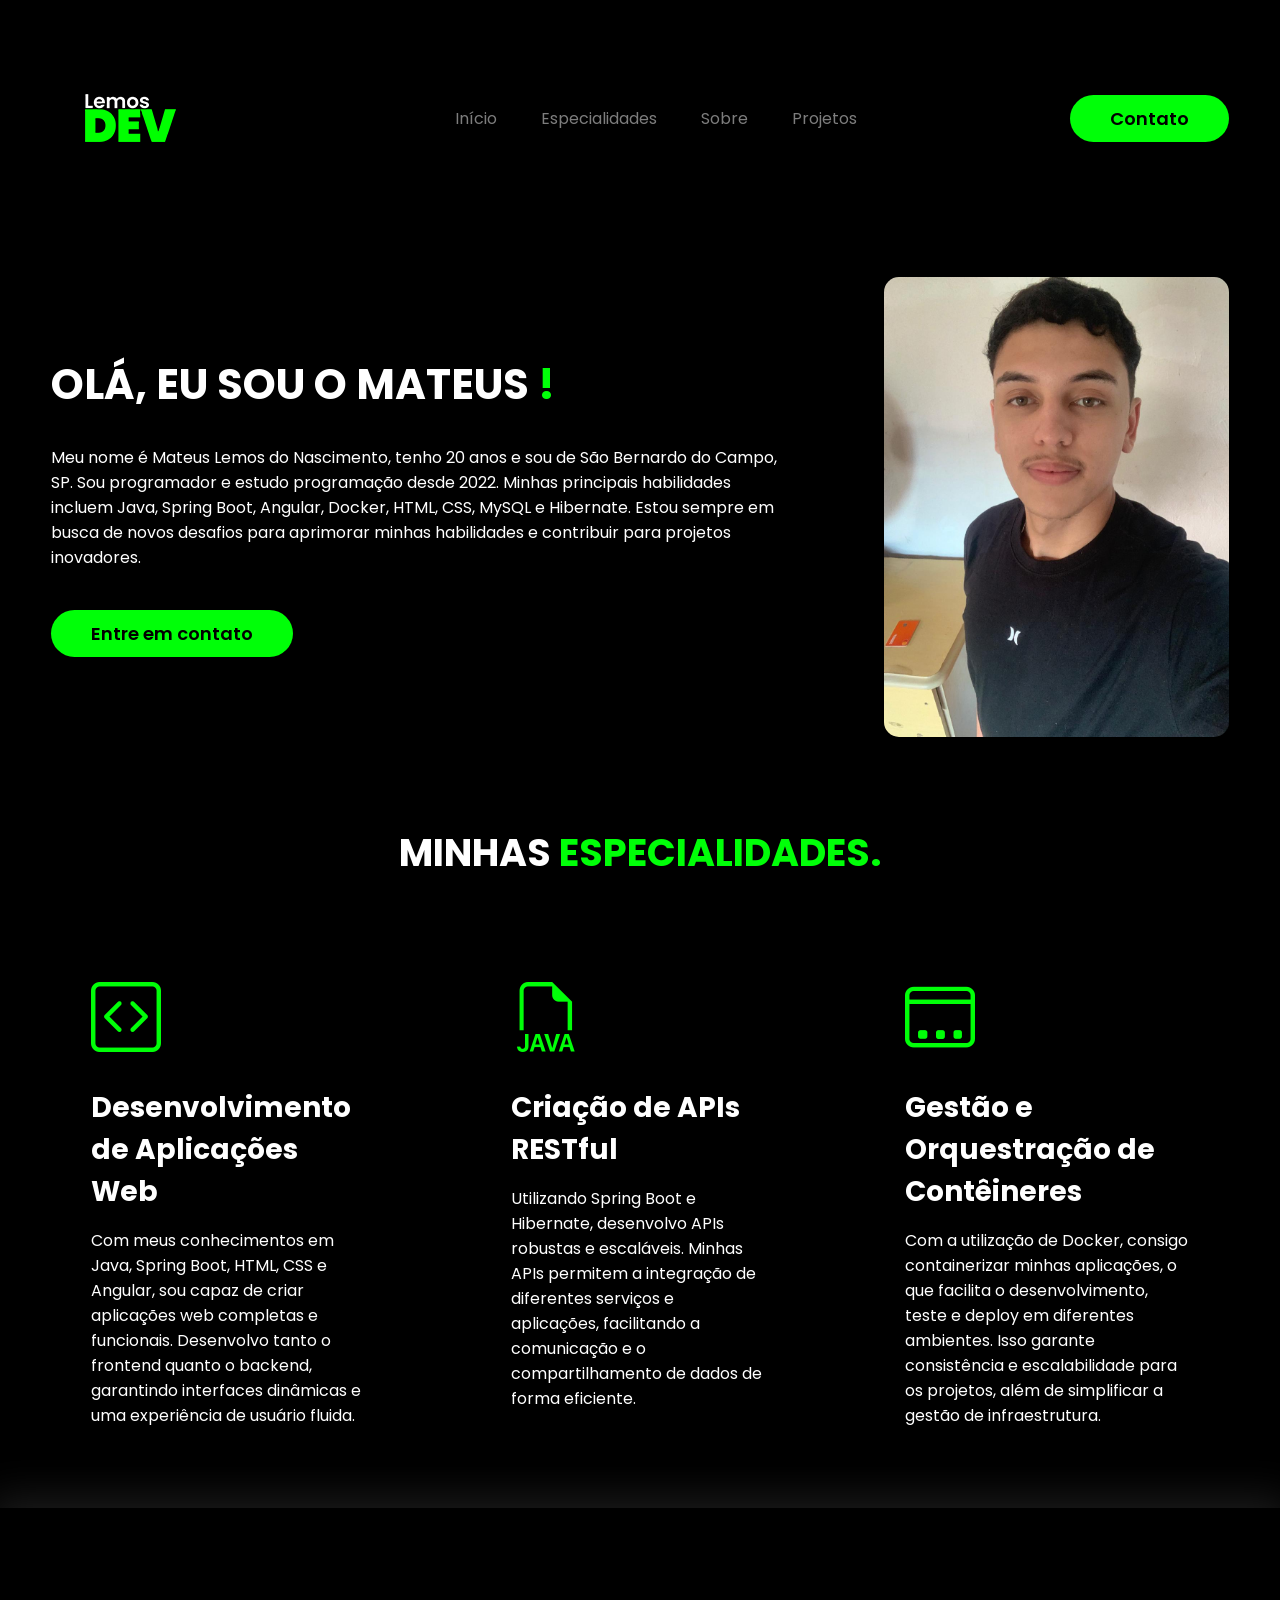
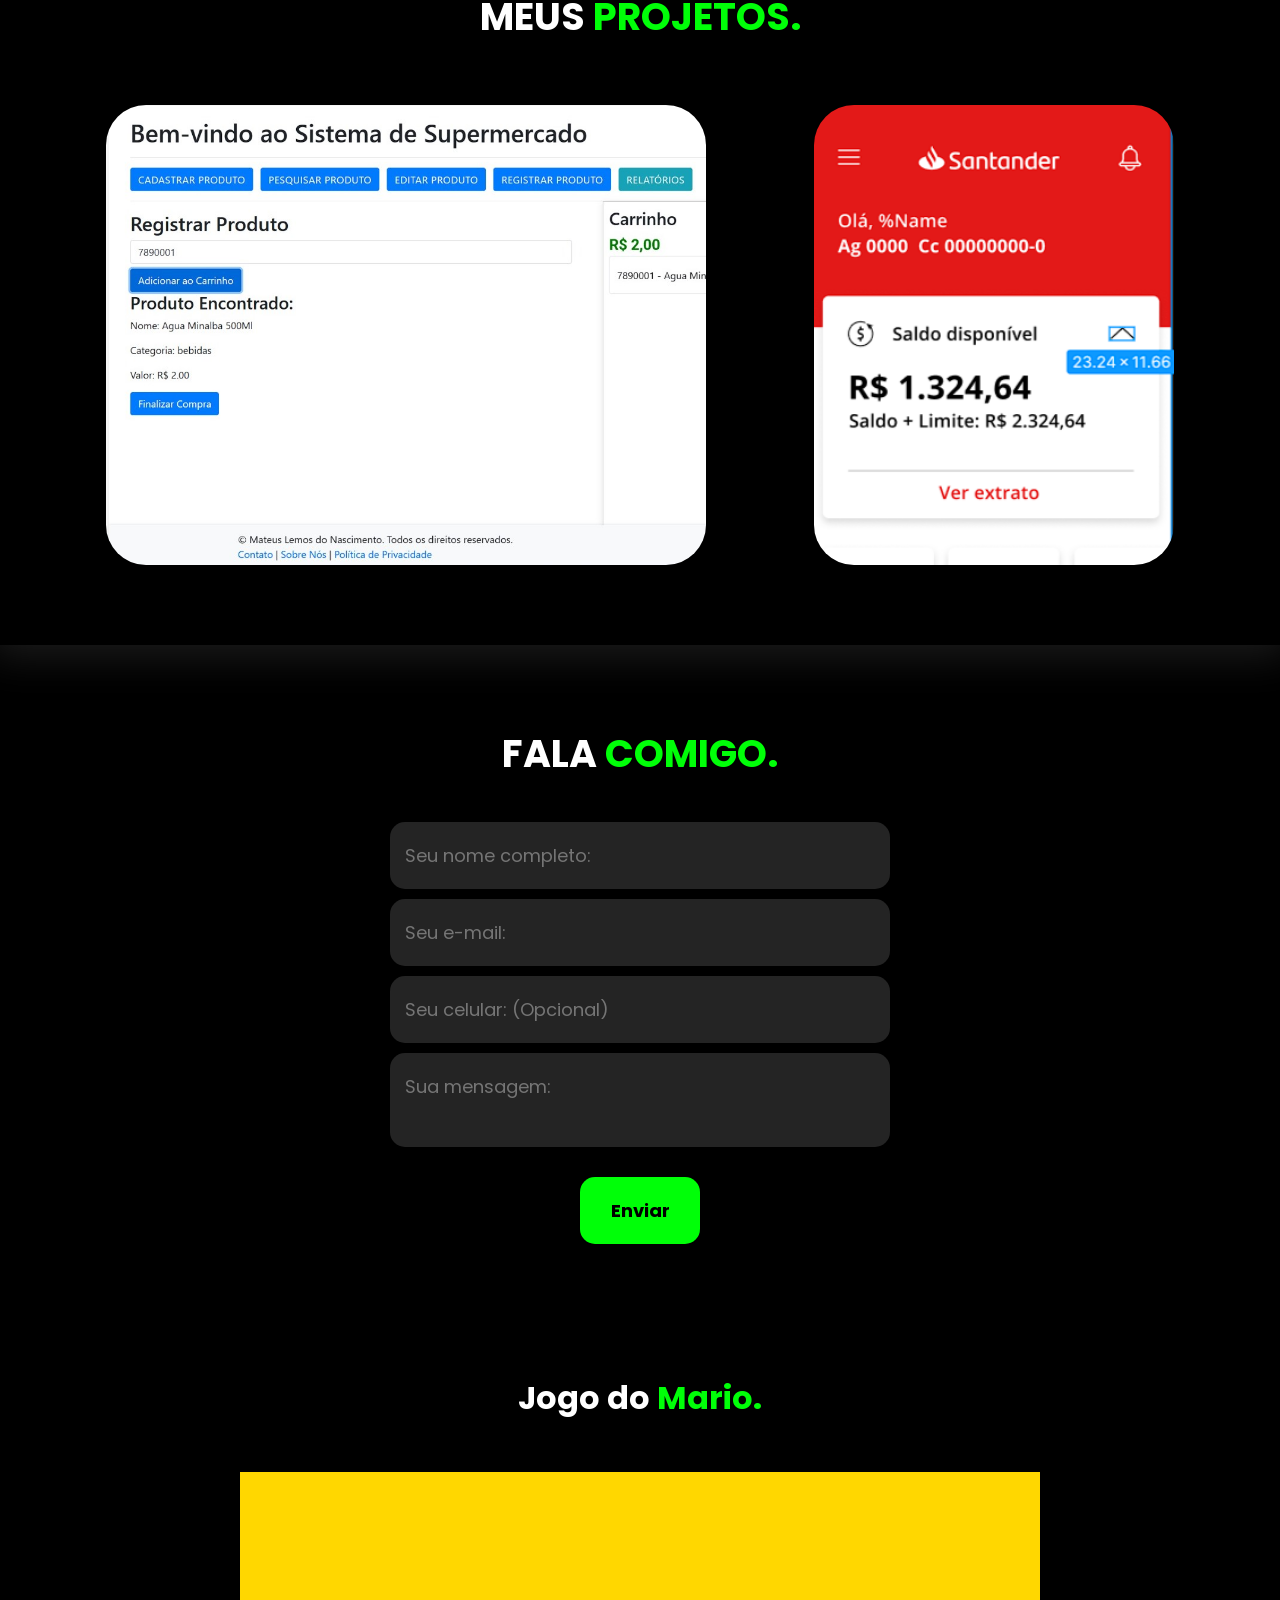
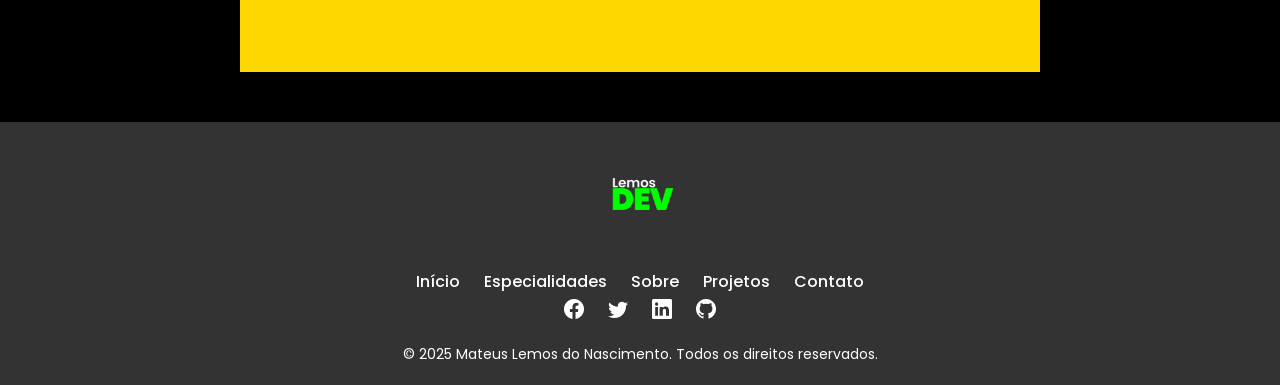
==== index.html @ 5be465fb "primeiro commit" ====
<!DOCTYPE html>
<html lang="pt-br">
<head>
    <meta charset="UTF-8">
    <meta name="viewport" content="width=device-width, initial-scale=1.0">
    <link rel="preconnect" href="https://fonts.googleapis.com">
    <link rel="preconnect" href="https://fonts.gstatic.com" crossorigin>
    <link href="https://fonts.googleapis.com/css2?family=Poppins:ital,wght@0,100;0,200;0,300;0,400;0,500;0,600;0,700;0,800;0,900;1,100;1,200;1,300;1,400;1,500;1,600;1,700;1,800;1,900&display=swap" rel="stylesheet">
    <link rel="stylesheet" href="https://cdn.jsdelivr.net/npm/bootstrap-icons@1.11.3/font/bootstrap-icons.min.css">
    <link rel="stylesheet" href="style.css">
    <title>Olá, Eu sou o Mateus!</title>
</head>
<body>
    
    <header>
        <div class="interface">
            <div class="logo">
                <a href="#">
                    <img src="images/logo.png" alt="Logo">
                </a>
            </div><!-- logo -->

            <nav class="menu-desktop">
                <ul>
                    <li><a href="#">Início</a></li>
                    <li><a href="#">Especialidades</a></li>
                    <li><a href="#">Sobre</a></li>
                    <li><a href="#">Projetos</a></li>
                </ul>
            </nav>
            <div class="btn-contato">
                <a href="#">
                    <button>Contato</button>
                </a>
            </div><!-- btn-contato -->
        </div><!-- interface -->
    </header>

    <main>
        <section class="topo-de-site">
            <div class="interface">
                <div class="flex">
                    <div class="txt-topo-site">
                        <h1>OLÁ, EU SOU O MATEUS <span>!</span></h1>
                        <p>Meu nome é Mateus Lemos do Nascimento, tenho 20 anos e sou de São Bernardo do Campo, SP. Sou programador e estudo programação desde 2022. Minhas principais habilidades incluem Java, Spring Boot, Angular, Docker, HTML, CSS, MySQL e Hibernate. Estou sempre em busca de novos desafios para aprimorar minhas habilidades e contribuir para projetos inovadores.</p>

                        <div class="btn-contato">
                            <a href="#">
                                <button>Entre em contato</button>
                            </a>
                        </div><!-- btn-contato -->
                    </div><!-- txt-topo-site -->

                    <div class="img-topo-site">
                        <img src="images/68ece63d-f7c9-44dc-a054-4467190290a8.jpeg" alt="">
                    </div><!-- img-topo-site -->
                </div><!-- flex -->
            </div><!-- interface -->
        </section><!-- topo-de-site -->

        <section class="especialidades">
            <div class="interface">
                <h2 class="titulo">MINHAS <span>ESPECIALIDADES.</span></h2>
                <div class="flex">
                    <div class="especialidades-box">
                        <i class="bi bi-code-square"></i>
                        <h3>Desenvolvimento de Aplicações Web</h3>
                        <p>Com meus conhecimentos em Java, Spring Boot, HTML, CSS e Angular, sou capaz de criar aplicações web completas e funcionais. Desenvolvo tanto o frontend quanto o backend, garantindo interfaces dinâmicas e uma experiência de usuário fluida.</p>
                    </div><!-- especialidades-box -->
                    
                    <div class="especialidades-box">
                        <i class="bi bi-filetype-java"></i>
                        <h3>Criação de APIs RESTful</h3>
                        <p>Utilizando Spring Boot e Hibernate, desenvolvo APIs robustas e escaláveis. Minhas APIs permitem a integração de diferentes serviços e aplicações, facilitando a comunicação e o compartilhamento de dados de forma eficiente.</p>
                    </div><!-- especialidades-box -->

                    <div class="especialidades-box">
                        <i class="bi bi-window-dock"></i>
                        <h3>Gestão e Orquestração de Contêineres</h3>
                        <p>Com a utilização de Docker, consigo containerizar minhas aplicações, o que facilita o desenvolvimento, teste e deploy em diferentes ambientes. Isso garante consistência e escalabilidade para os projetos, além de simplificar a gestão de infraestrutura.</p>
                    </div><!-- especialidades-box -->
                </div><!-- flex -->
            </div><!-- interface -->
        </section><!-- especialidades -->

        <section class="projetos">
            <div class="interface">
                <h2 class="titulo">MEUS <span>PROJETOS.</span></h2>
                <div class="flex">
                    <div class="img-projeto1" style="background-image: url(images/WhatsApp\ Image\ 2025-02-25\ at\ 00.32.25.jpeg);">
                        <div class="overlay">Aplicação web para gerenciar produtos e transações de um supermercado.</div>
                    </div>
                    <div class="img-projeto2" style="background-image: url(images/Capturar.PNG);">
                        <div class="overlay">Java RESTful API criada para a Santander</div>
                    </div>
                </div><!-- flex -->
            </div><!-- interface -->
        </section><!-- projetos -->

        <section class="formulario">
            <div class="interface">
                <h2 class="titulo">FALA <span>COMIGO.</span></h2>

                <form action="">
                    <input type="text" name="" id="" placeholder="Seu nome completo:" required>
                    <input type="text" name="" id="" placeholder="Seu e-mail:" required>
                    <input type="text" name="" id="" placeholder="Seu celular: (Opcional)">
                    <textarea name="" id="" cols="" placeholder="Sua mensagem:" required></textarea>
                    <div class="btn-enviar"><input type="submit" value="Enviar"></div>
                </form>
            </div><!--interface-->
        </section><!--formulario-->


        <!-- Adicionando o Jogo do Mario -->
        <section id="jogo-do-mario">
            <div class="interface">
                <h2 class="titulo">Jogo do <span>Mario.</span></h2>
                <div class="game-container">
                    <div class="mario"></div>
                    <div class="obstacle"></div>
                </div>
            </div><!-- interface -->
        </section><!-- jogo-do-mario -->
        <footer>
            <div class="interface">
                <div class="footer-content">
                    <div class="footer-logo">
                        <img src="images/logo.png" alt="Logo">
                    </div>
                    <div class="footer-menu">
                        <ul>
                            <li><a href="#">Início</a></li>
                            <li><a href="#">Especialidades</a></li>
                            <li><a href="#">Sobre</a></li>
                            <li><a href="#">Projetos</a></li>
                            <li><a href="#">Contato</a></li>
                        </ul>
                    </div>
                    <div class="footer-social">
                        <a href="#"><i class="bi bi-facebook"></i></a>
                        <a href="#"><i class="bi bi-twitter"></i></a>
                        <a href="#"><i class="bi bi-linkedin"></i></a>
                        <a href="#"><i class="bi bi-github"></i></a>
                    </div>
                </div>
                <div class="footer-bottom">
                    <p>&copy; 2025 Mateus Lemos do Nascimento. Todos os direitos reservados.</p>
                </div>
            </div>
        </footer>
        
    </main>

    <script src="script.js"></script>


    </main>

</body>
</html>
---- style.css ----
/* Estilo Geral */
*{
    margin: 0;
    padding: 0;
    box-sizing: border-box;
    font-family: 'Poppins', sans-serif;
}

body{
    background-color: #000;
    height: 100vh;
}

.interface{
    max-width: 1280px;
    margin: 0 auto;
}

.flex{
    display: flex;
}

.btn-contato button{
    padding: 10px 40px;
    font-size: 18px;
    font-weight: 600;
    background-color: #00FF08;
    border: 0;
    border-radius: 30px;
    cursor: pointer;
}

button:hover, form .btn-enviar input:hover{
    box-shadow: 0px 0px 8px #00ff0868;
    transform: scale(1.05);
    transition: 2s;
}

h2.titulo{
    color: #fff;
    font-size: 38px;
    text-align: center;
}

h2.titulo span{
    color: #00FF08;
}

/* Estilo do cabeçalho */

header{
    padding: 40px 4%;
}

header > .interface {
    display: flex;
    align-items: center;
    justify-content: space-between;
}

header a{
    color: #7d7d7d;
    text-decoration: none;
    display: inline-block;
    transition: .2s;
}

header a:hover{
    color: #fff;
    transform: scale(1.05);    
}

header nav ul{
    list-style-type: none;
}

header nav ul li{
    display: inline-block;
    margin-left: 40px;
}

/* Estilo do Topo */
section.topo-de-site{
    padding: 40px 4%;
}

section.topo-de-site .flex{
    align-items: center;
    justify-content: center;
    gap: 90px;
}

.topo-de-site h1{
    color: #fff;
    font-size: 42px;
    line-height: 40px;
}

.topo-de-site .txt-topo-site h1 span{
    color: #00FF08;
}

.topo-de-site .txt-topo-site p{
    color: #fff;
    margin: 40px 0;
}

.topo-de-site .img-topo-site img{
    height: 460px;
    border-radius: 15px;
    position: relative;
    animation: flutuar 2s ease-in-out infinite alternate;
}

@keyframes flutuar{
    0%{
        top: 0;
    }

    100%{
        top: 30px;
    }
}

/* Estilo das Especialidades*/

section.especialidades{
    padding: 40px 4%;
}

section.especialidades .flex{
    gap: 60px;
}

.especialidades .especialidades-box{
    color: #fff;
    padding: 40px;
    border-radius: 20px;
    margin-top: 45px;
    transition: .2s;
}

.especialidades .especialidades-box:hover{
    transform: scale(1.05);
    box-shadow: 0 0 20px #ffffff5a;
}

.especialidades .especialidades-box i{
    font-size: 70px;
    color: #00FF08;
}
.especialidades .especialidades-box h3{
    font-size: 28px;
    margin: 15px 0;
}

/* Estilo dos projetos*/
section.projetos{
    padding: 80px 4%;
    box-shadow: 0 0 40px 10px #ffffff1d;
}

section.projetos .flex{
    justify-content: space-around;
    margin-top: 60px;
    
}

.img-projeto1{
    width: 600px;
    height: 460px;
    background-size: cover;
    background-position: 100 0;
    transition: 8s;
    cursor: pointer;
    border-radius: 40px;
    position: relative;
}

.img-projeto1:hover{
    background-position: 100% 100%;
}

.img-projeto2{
    width: 360px;
    height: 460px;
    background-size: cover;
    background-position: 100% 0%;
    transition: 8s;
    cursor: pointer;
    border-radius: 40px;
    position: relative;
}

.img-projeto2:hover{
    background-position: 100% 100%;
}

.overlay{
    position: absolute;
    top: 0;
    left: 0;
    width: 100%;
    height: 100%;
    background-color: #000000b8;
    border-radius: 40px;
    display: flex;
    align-items: center;
    justify-content: center;
    font-size: 24px;
    font-weight: 600;
    color: #fff;
    opacity: 0;
    transition: .5s;
}

.overlay:hover{
    opacity: 1;
}

/* Estilo dos formularios*/
section.formulario{
    padding: 80px 4%;
}

form{
    max-width: 500px;
    margin: 0 auto;
    display: flex;
    justify-content: center;
    flex-direction: column;
    gap: 10px;
    margin-top: 40px;
}

form input, form textarea{
    width: 100%;
    background-color: #242424;
    border: 0;
    outline: 0;
    padding: 20px 15px;
    border-radius: 15px;
    color: #fff;
    font-size: 18px;

}

form textarea{
    resize: none;
    max-height: 200px;
}

form .btn-enviar{
    margin-top: 20px;
    text-align: center;
}

form .btn-enviar input{
    width: 120px;
    background-color: #00FF08;
    color: #000;
    font-weight: 700;
    cursor: pointer;
    transition: .2s;
}

#jogo-do-mario {
    text-align: center;
    margin-top: 50px;
}

#jogo-do-mario .titulo {
    font-size: 2em;
    margin-bottom: 20px;
}

.game-container {
    position: relative;
    width: 800px;
    height: 200px;
    background-color: #FFD700;
    overflow: hidden;
    margin: 50px auto; /* Centralizar o jogo */
}

.mario {
    position: absolute;
    bottom: 0;
    width: 50px;
    height: 50px;
    background-image: url('https://i.imgur.com/O9tNKt8.png'); /* URL da imagem do Mario */
    background-size: cover;
}

.obstacle {
    position: absolute;
    bottom: 0;
    left: 800px;
    width: 50px;
    height: 50px;
    background-color: #FF6347;
    animation: moveObstacle 2s infinite linear;
}

@keyframes moveObstacle {
    0% { left: 800px; }
    100% { left: -50px; }
}

.mario.jump {
    animation: jump 0.5s linear;
}

@keyframes jump {
    0% { bottom: 0; }
    50% { bottom: 100px; }
    100% { bottom: 0; }
}


footer {
    background-color: #333;
    color: #fff;
    padding: 20px 0;
    text-align: center;
}

.footer-content {
    display: flex;
    flex-direction: column;
    align-items: center;
}

.footer-logo img {
    width: 100px;
    margin-bottom: 20px;
}

.footer-menu ul {
    list-style: none;
    padding: 0;
}

.footer-menu ul li {
    display: inline;
    margin: 0 10px;
}

.footer-menu ul li a {
    color: #fff;
    text-decoration: none;
    font-weight: 500;
}

.footer-social a {
    color: #fff;
    margin: 0 10px;
    font-size: 20px;
}

.footer-bottom {
    margin-top: 20px;
    font-size: 14px;
}
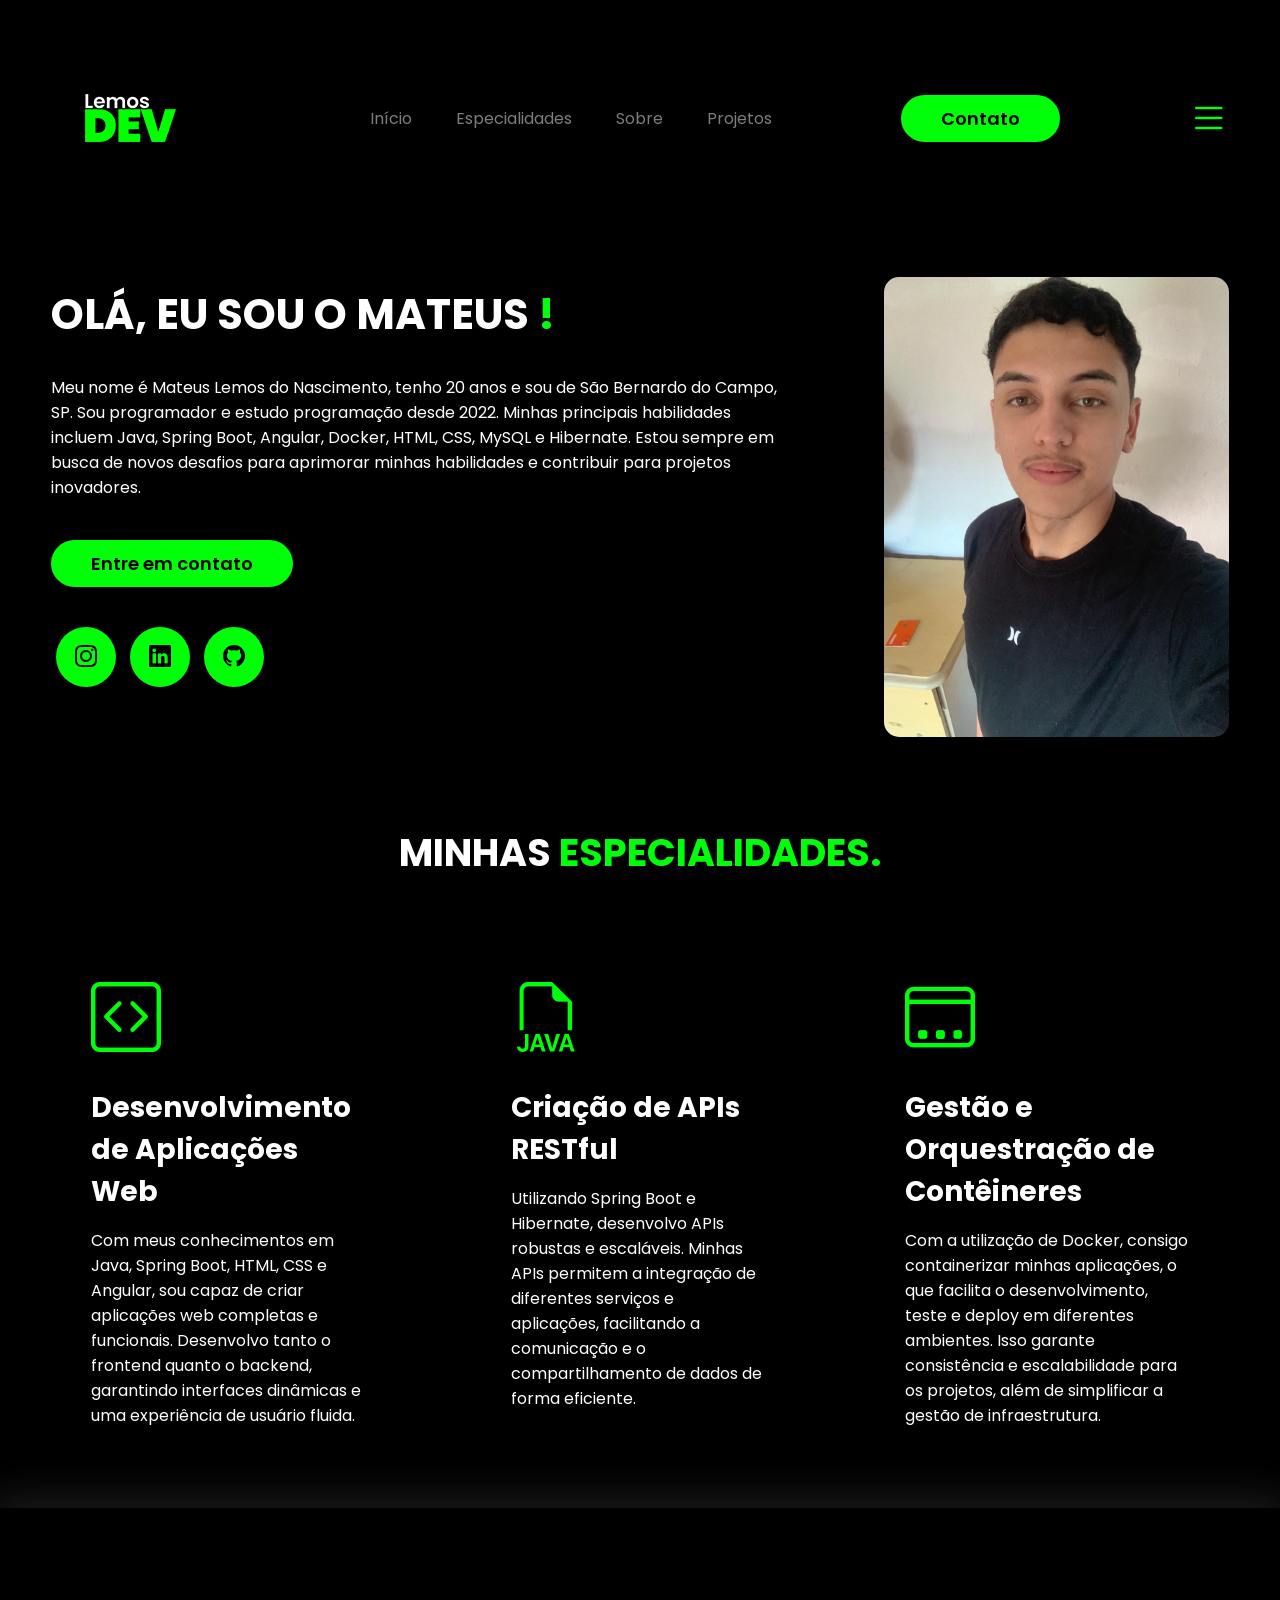
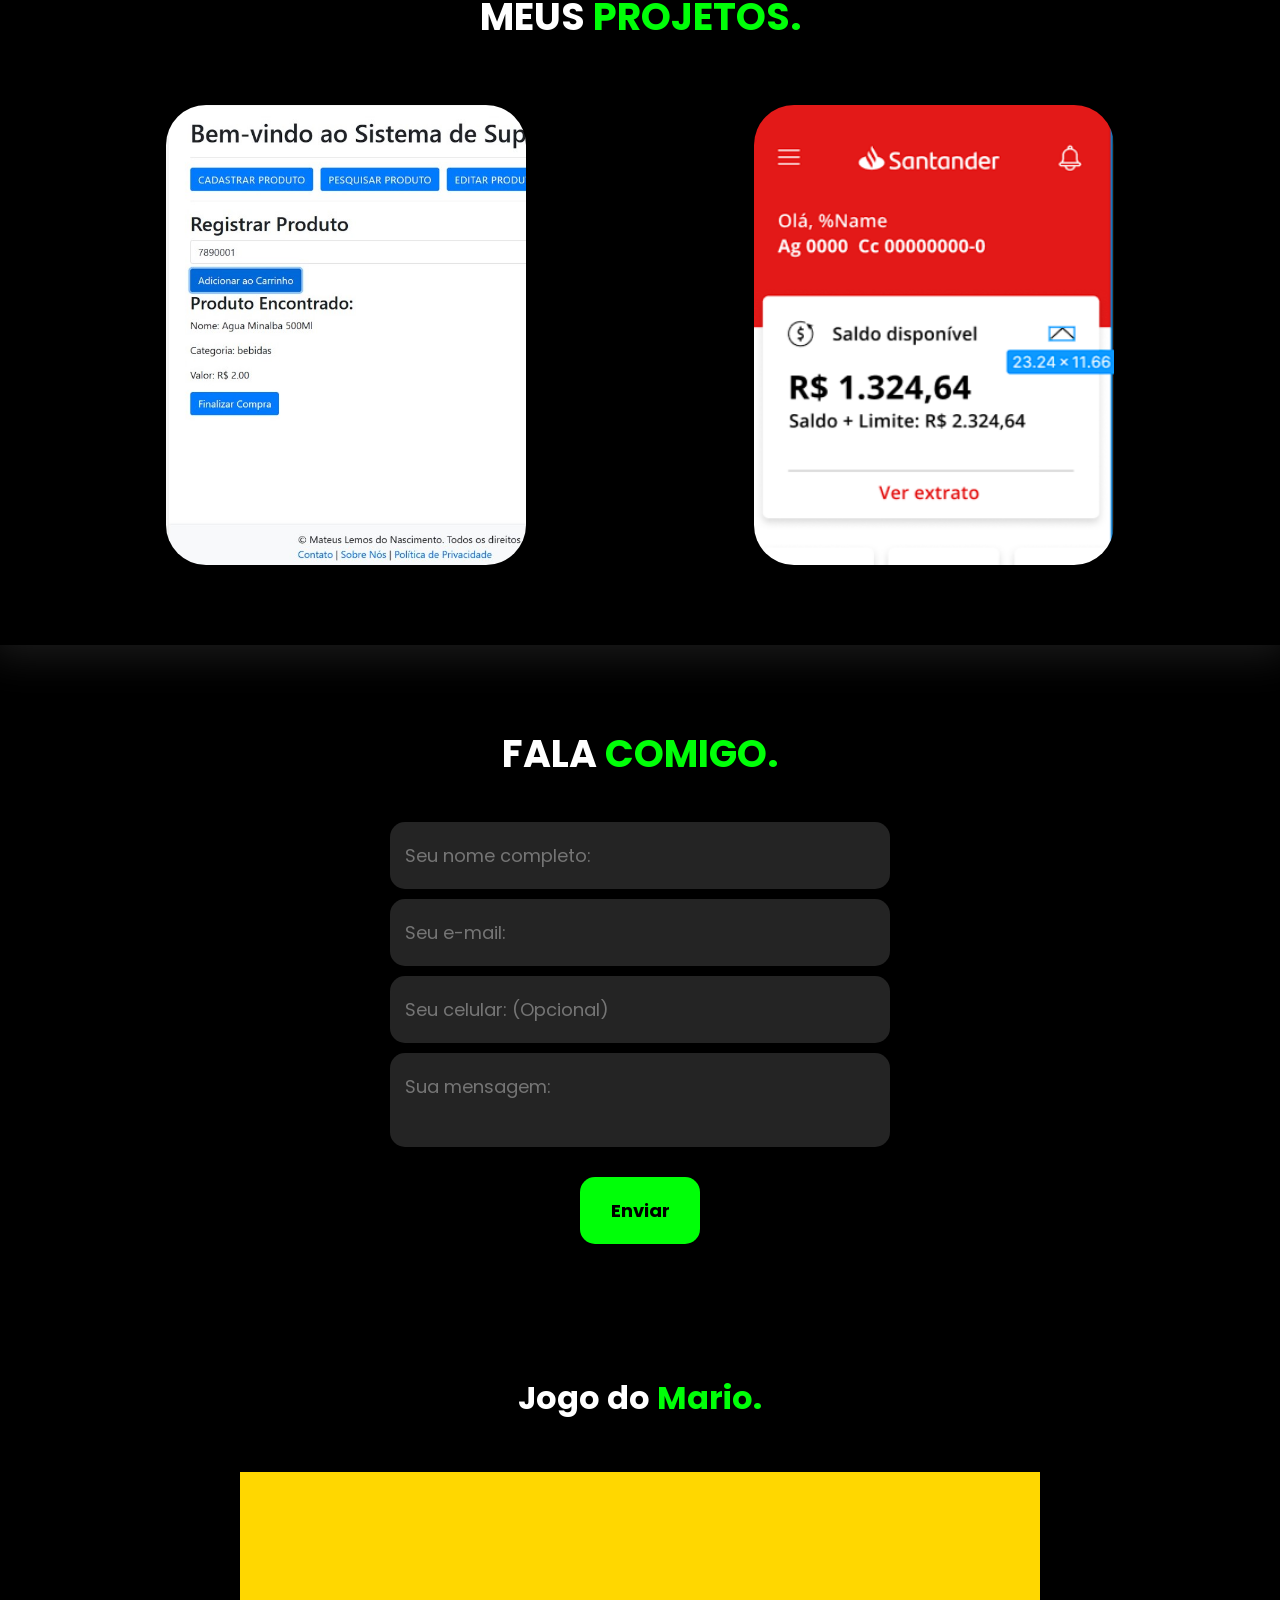
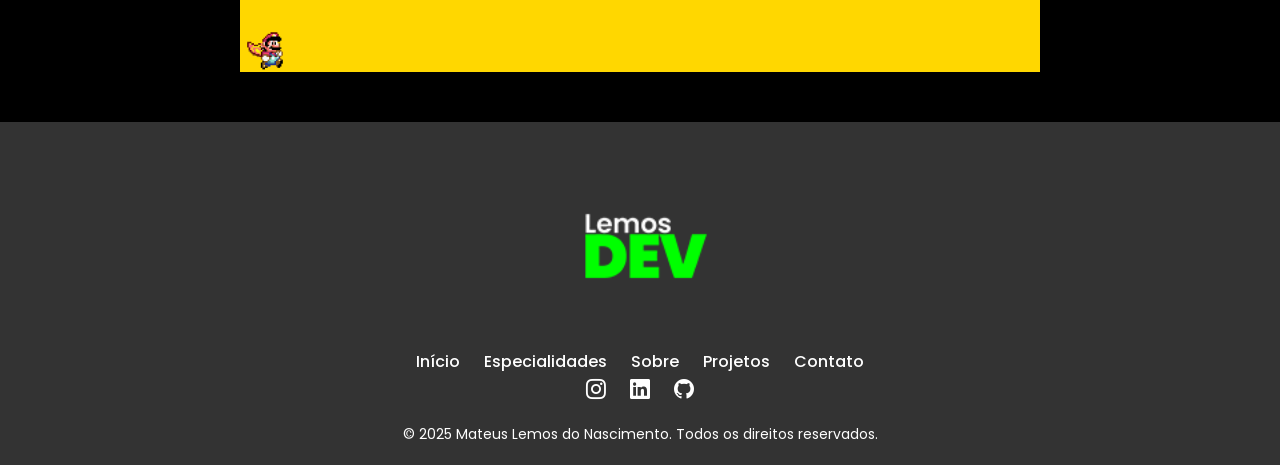
==== commit 3a886004: "atualização para mobile" ====
--- a/index.html
+++ b/index.html
@@ -8,7 +8,9 @@
     <link href="https://fonts.googleapis.com/css2?family=Poppins:ital,wght@0,100;0,200;0,300;0,400;0,500;0,600;0,700;0,800;0,900;1,100;1,200;1,300;1,400;1,500;1,600;1,700;1,800;1,900&display=swap" rel="stylesheet">
     <link rel="stylesheet" href="https://cdn.jsdelivr.net/npm/bootstrap-icons@1.11.3/font/bootstrap-icons.min.css">
     <link rel="stylesheet" href="style.css">
-    <title>Olá, Eu sou o Mateus!</title>
+    <script src="script.js" defer></script>
+
+    <title>Meu Portifólio</title>
 </head>
 <body>
     
@@ -33,6 +35,27 @@
                     <button>Contato</button>
                 </a>
             </div><!-- btn-contato -->
+
+            <div class="btn-abrir-menu" id="btn-menu">
+                <i class="bi bi-list"></i>
+            </div>
+
+            <div class="menu-mobile" id="menu-mobile">
+                <div class="btn-fechar">
+                    <i class="bi bi-x-lg"></i>
+                </div>
+
+                <nav>
+                    <ul>
+                        <li><a href="#">Início</a></li>
+                        <li><a href="#">Especialidades</a></li>
+                        <li><a href="#">Sobre</a></li>
+                        <li><a href="#">Projetos</a></li>
+                        <li><a href="#">Contato</a></li>
+                    </ul>
+                </nav>
+            </div><!--menu-mobile-->
+            <div class="overlay-menu" id="overlay-menu"></div>
         </div><!-- interface -->
     </header>
 
@@ -43,12 +66,19 @@
                     <div class="txt-topo-site">
                         <h1>OLÁ, EU SOU O MATEUS <span>!</span></h1>
                         <p>Meu nome é Mateus Lemos do Nascimento, tenho 20 anos e sou de São Bernardo do Campo, SP. Sou programador e estudo programação desde 2022. Minhas principais habilidades incluem Java, Spring Boot, Angular, Docker, HTML, CSS, MySQL e Hibernate. Estou sempre em busca de novos desafios para aprimorar minhas habilidades e contribuir para projetos inovadores.</p>
-
+                        
                         <div class="btn-contato">
                             <a href="#">
                                 <button>Entre em contato</button>
-                            </a>
+                            </a> 
                         </div><!-- btn-contato -->
+
+                        <div class="btn-social">
+                            <a href="#"><button><i class="bi bi-instagram"></i></button></a>
+                            <a href="#"><button><i class="bi bi-linkedin"></i></button></a>
+                            <a href="#"><button><i class="bi bi-github"></i></button></a>
+                        </div>
+                        
                     </div><!-- txt-topo-site -->
 
                     <div class="img-topo-site">
@@ -87,10 +117,10 @@
             <div class="interface">
                 <h2 class="titulo">MEUS <span>PROJETOS.</span></h2>
                 <div class="flex">
-                    <div class="img-projeto1" style="background-image: url(images/WhatsApp\ Image\ 2025-02-25\ at\ 00.32.25.jpeg);">
+                    <div class="img-projeto" style="background-image: url(images/WhatsApp\ Image\ 2025-02-25\ at\ 00.32.25.jpeg);">
                         <div class="overlay">Aplicação web para gerenciar produtos e transações de um supermercado.</div>
                     </div>
-                    <div class="img-projeto2" style="background-image: url(images/Capturar.PNG);">
+                    <div class="img-projeto" style="background-image: url(images/Capturar.PNG);">
                         <div class="overlay">Java RESTful API criada para a Santander</div>
                     </div>
                 </div><!-- flex -->
@@ -122,6 +152,7 @@
                 </div>
             </div><!-- interface -->
         </section><!-- jogo-do-mario -->
+
         <footer>
             <div class="interface">
                 <div class="footer-content">
@@ -138,8 +169,7 @@
                         </ul>
                     </div>
                     <div class="footer-social">
-                        <a href="#"><i class="bi bi-facebook"></i></a>
-                        <a href="#"><i class="bi bi-twitter"></i></a>
+                        <a href="#"><i class="bi bi-instagram"></i></a>
                         <a href="#"><i class="bi bi-linkedin"></i></a>
                         <a href="#"><i class="bi bi-github"></i></a>
                     </div>
@@ -151,10 +181,6 @@
         </footer>
         
     </main>
-
-    <script src="script.js"></script>
-
-
     </main>
 
 </body>
--- a/style.css
+++ b/style.css
@@ -1,365 +1,495 @@
-
 /* Estilo Geral */
-*{
-    margin: 0;
-    padding: 0;
-    box-sizing: border-box;
-    font-family: 'Poppins', sans-serif;
-}
-
-body{
-    background-color: #000;
-    height: 100vh;
-}
-
-.interface{
-    max-width: 1280px;
+* {
+  margin: 0;
+  padding: 0;
+  box-sizing: border-box;
+  font-family: "Poppins", sans-serif;
+}
+
+body {
+  background-color: #000;
+  height: 100vh;
+}
+
+.interface {
+  max-width: 1280px;
+  margin: 0 auto;
+}
+
+.flex {
+  display: flex;
+}
+
+.btn-contato button {
+  padding: 10px 40px;
+  font-size: 18px;
+  font-weight: 600;
+  background-color: #00ff08;
+  border: 0;
+  border-radius: 30px;
+  cursor: pointer;
+}
+
+button:hover,
+form .btn-enviar input:hover {
+  box-shadow: 0px 0px 8px #00ff0868;
+  transform: scale(1.05);
+  transition: 2s;
+}
+
+h2.titulo {
+  color: #fff;
+  font-size: 38px;
+  text-align: center;
+}
+
+h2.titulo span {
+  color: #00ff08;
+}
+
+/* Estilo do cabeçalho */
+
+header {
+  padding: 40px 4%;
+}
+
+header > .interface {
+  display: flex;
+  align-items: center;
+  justify-content: space-between;
+}
+
+header a {
+  color: #7d7d7d;
+  text-decoration: none;
+  display: inline-block;
+  transition: 0.2s;
+}
+
+header nav.menu-desktop a:hover {
+  color: #fff;
+  transform: scale(1.05);
+}
+
+header nav.menu-desktop ul {
+  list-style-type: none;
+}
+
+header nav.menu-desktop ul li {
+  display: inline-block;
+  margin-left: 40px;
+}
+
+/* Estilo do Menu-Mobile */
+.btn-abrir-menu i{
+  color: #00ff08;
+  font-size: 40px;
+}
+
+.menu-mobile{
+  background-color: #000;
+  height: 100vh;
+  position: fixed;
+  top: 0;
+  right: 0;
+  z-index: 99999;
+  width: 0%;
+  overflow: hidden;
+  transition: .2s;
+}
+
+.menu-mobile.abrir-menu{
+  width: 70%;
+}
+
+.menu-mobile.abrir-menu ~ .overlay-menu{
+  display: block;
+}
+
+.menu-mobile nav ul{
+  text-align: right;
+
+}
+
+.menu-mobile nav ul li a{
+  color: #fff;
+  font-size: 20px;
+  font-weight: 300;
+  padding: 20px 8%;
+  display: block;
+}
+
+.menu-mobile nav ul li a:hover{
+  background-color: #00ff08;
+  color: #000;
+}
+
+.menu-mobile .btn-fechar{
+  padding: 20px 5%;
+}
+
+.menu-mobile .btn-fechar i{
+  color: #00ff08;
+  font-size: 30px;
+}
+
+.overlay-menu{
+  background-color: #000000a7;
+  width: 100%;
+  height: 100%;
+  position: fixed;
+  top: 0;
+  left: 0;
+  z-index: 88888;
+  display: none;
+}
+
+/* Estilo do Topo */
+section.topo-de-site {
+  padding: 40px 4%;
+}
+
+section.topo-de-site .flex {
+  align-items: center;
+  justify-content: center;
+  gap: 90px;
+}
+
+.topo-de-site h1 {
+  color: #fff;
+  font-size: 42px;
+  line-height: 40px;
+}
+
+.topo-de-site .txt-topo-site h1 span {
+  color: #00ff08;
+}
+
+.topo-de-site .txt-topo-site p {
+  color: #fff;
+  margin: 40px 0;
+}
+
+.topo-de-site .img-topo-site img {
+  height: 460px;
+  border-radius: 15px;
+  position: relative;
+  animation: flutuar 2s ease-in-out infinite alternate;
+}
+
+@keyframes flutuar {
+  0% {
+    top: 0;
+  }
+
+  100% {
+    top: 30px;
+  }
+}
+
+.topo-de-site .txt-topo-site .btn-social {
+  padding: 40px 0%;
+}
+.topo-de-site .txt-topo-site .btn-social button {
+  width: 60px;
+  height: 60px;
+  border-radius: 50%;
+  border: none;
+  background-color: #00ff08;
+  font-size: 22px;
+  cursor: pointer;
+  margin: 0 5px;
+  transition: 0.2s;
+}
+
+/* Estilo das Especialidades*/
+
+section.especialidades {
+  padding: 40px 4%;
+}
+
+section.especialidades .flex {
+  gap: 60px;
+}
+
+.especialidades .especialidades-box {
+  color: #fff;
+  padding: 40px;
+  border-radius: 20px;
+  margin-top: 45px;
+  transition: 0.2s;
+}
+
+.especialidades .especialidades-box:hover {
+  transform: scale(1.05);
+  box-shadow: 0 0 20px #ffffff5a;
+}
+
+.especialidades .especialidades-box i {
+  font-size: 70px;
+  color: #00ff08;
+}
+.especialidades .especialidades-box h3 {
+  font-size: 28px;
+  margin: 15px 0;
+}
+
+/* Estilo dos projetos*/
+section.projetos {
+  padding: 80px 4%;
+  box-shadow: 0 0 40px 10px #ffffff1d;
+}
+
+section.projetos .flex {
+  justify-content: space-around;
+  margin-top: 60px;
+}
+
+.img-projeto {
+  width: 360px;
+  height: 460px;
+  background-size: cover;
+  background-position: 100 0;
+  transition: 8s;
+  cursor: pointer;
+  border-radius: 40px;
+  position: relative;
+}
+
+.img-projeto:hover {
+  background-position: 100% 100%;
+}
+
+.overlay {
+  position: absolute;
+  top: 0;
+  left: 0;
+  width: 100%;
+  height: 100%;
+  background-color: #000000b8;
+  border-radius: 40px;
+  display: flex;
+  align-items: center;
+  justify-content: center;
+  font-size: 24px;
+  font-weight: 600;
+  color: #fff;
+  opacity: 0;
+  transition: 0.5s;
+}
+
+.overlay:hover {
+  opacity: 1;
+}
+
+/* Estilo dos formularios*/
+section.formulario {
+  padding: 80px 4%;
+}
+
+form {
+  max-width: 500px;
+  margin: 0 auto;
+  display: flex;
+  justify-content: center;
+  flex-direction: column;
+  gap: 10px;
+  margin-top: 40px;
+}
+
+form input,
+form textarea {
+  width: 100%;
+  background-color: #242424;
+  border: 0;
+  outline: 0;
+  padding: 20px 15px;
+  border-radius: 15px;
+  color: #fff;
+  font-size: 18px;
+}
+
+form textarea {
+  resize: none;
+  max-height: 200px;
+}
+
+form .btn-enviar {
+  margin-top: 20px;
+  text-align: center;
+}
+
+form .btn-enviar input {
+  width: 120px;
+  background-color: #00ff08;
+  color: #000;
+  font-weight: 700;
+  cursor: pointer;
+  transition: 0.2s;
+}
+
+#jogo-do-mario {
+  text-align: center;
+  margin-top: 50px;
+}
+
+#jogo-do-mario .titulo {
+  font-size: 2em;
+  margin-bottom: 20px;
+}
+
+.game-container {
+  position: relative;
+  width: 800px;
+  height: 200px;
+  background-color: #ffd700;
+  overflow: hidden;
+  margin: 50px auto; /* Centralizar o jogo */
+}
+
+.mario {
+  position: absolute;
+  bottom: 0;
+  width: 50px;
+  height: 50px;
+  background-image: url("images/mario.gif"); /* URL da imagem do Mario */
+  background-size: cover;
+}
+
+.obstacle {
+  position: absolute;
+  bottom: 0;
+  left: 800px;
+  width: 50px;
+  height: 50px;
+  background-image: url(images/pipe.png);
+  animation: moveObstacle 2s infinite linear;
+}
+
+@keyframes moveObstacle {
+  0% {
+    left: 800px;
+  }
+  100% {
+    left: -50px;
+  }
+}
+
+.mario.jump {
+  animation: jump 0.5s linear;
+}
+
+@keyframes jump {
+  0% {
+    bottom: 0;
+  }
+  50% {
+    bottom: 100px;
+  }
+  100% {
+    bottom: 0;
+  }
+}
+
+footer {
+  background-color: #333;
+  color: #fff;
+  padding: 20px 0;
+  text-align: center;
+}
+
+.footer-content {
+  display: flex;
+  flex-direction: column;
+  align-items: center;
+}
+
+.footer-logo img {
+  width: 200px;
+  margin-bottom: 0px;
+}
+
+.footer-menu ul {
+  list-style: none;
+  padding: 0;
+}
+
+.footer-menu ul li {
+  display: inline;
+  margin: 0 10px;
+}
+
+.footer-menu ul li a {
+  color: #fff;
+  text-decoration: none;
+  font-weight: 500;
+}
+
+.footer-social a {
+  color: #fff;
+  margin: 0 10px;
+  font-size: 20px;
+}
+
+.footer-bottom {
+  margin-top: 20px;
+  font-size: 14px;
+}
+
+@media screen and (max-width: 1020px) {
+  .menu-desktop,
+  .btn-contato {
+    display: none;
+  }
+
+  /* Classes gerais */
+  .flex {
+    flex-direction: column;
+  }
+
+  .topo-de-site .flex {
+    flex-direction: column-reverse;
+  }
+
+  h2.titulo {
+    font-size: 34px;
+    line-height: 30px;
+  }
+  
+
+  /* Topo do site */
+  section.topo-de-site .flex {
+    gap: 40px;
+  }
+
+  .topo-de-site h1 {
+    font-size: 30px;
+  }
+
+  section.topo-de-site {
+    padding: 20px 8%;
+  }
+
+  .topo-de-site .img-topo-site img {
+    width: 100%;
+  }
+
+  /* Especialidade */
+  section.especialidade {
+    padding: 40px 8%;
+  }
+
+  /* Projeto */
+
+  .img-projeto{
+    width: 100%;
+    max-width: 360px;
     margin: 0 auto;
-}
-
-.flex{
-    display: flex;
-}
-
-.btn-contato button{
-    padding: 10px 40px;
-    font-size: 18px;
-    font-weight: 600;
-    background-color: #00FF08;
-    border: 0;
-    border-radius: 30px;
-    cursor: pointer;
-}
-
-button:hover, form .btn-enviar input:hover{
-    box-shadow: 0px 0px 8px #00ff0868;
-    transform: scale(1.05);
-    transition: 2s;
-}
-
-h2.titulo{
-    color: #fff;
-    font-size: 38px;
-    text-align: center;
-}
-
-h2.titulo span{
-    color: #00FF08;
-}
-
-/* Estilo do cabeçalho */
-
-header{
-    padding: 40px 4%;
-}
-
-header > .interface {
-    display: flex;
-    align-items: center;
-    justify-content: space-between;
-}
-
-header a{
-    color: #7d7d7d;
-    text-decoration: none;
-    display: inline-block;
-    transition: .2s;
-}
-
-header a:hover{
-    color: #fff;
-    transform: scale(1.05);    
-}
-
-header nav ul{
-    list-style-type: none;
-}
-
-header nav ul li{
-    display: inline-block;
-    margin-left: 40px;
-}
-
-/* Estilo do Topo */
-section.topo-de-site{
-    padding: 40px 4%;
-}
-
-section.topo-de-site .flex{
-    align-items: center;
-    justify-content: center;
-    gap: 90px;
-}
-
-.topo-de-site h1{
-    color: #fff;
-    font-size: 42px;
-    line-height: 40px;
-}
-
-.topo-de-site .txt-topo-site h1 span{
-    color: #00FF08;
-}
-
-.topo-de-site .txt-topo-site p{
-    color: #fff;
-    margin: 40px 0;
-}
-
-.topo-de-site .img-topo-site img{
-    height: 460px;
-    border-radius: 15px;
-    position: relative;
-    animation: flutuar 2s ease-in-out infinite alternate;
-}
-
-@keyframes flutuar{
-    0%{
-        top: 0;
-    }
-
-    100%{
-        top: 30px;
-    }
-}
-
-/* Estilo das Especialidades*/
-
-section.especialidades{
-    padding: 40px 4%;
-}
-
-section.especialidades .flex{
+  }
+
+  section.projetos .flex{
     gap: 60px;
-}
-
-.especialidades .especialidades-box{
-    color: #fff;
-    padding: 40px;
-    border-radius: 20px;
-    margin-top: 45px;
-    transition: .2s;
-}
-
-.especialidades .especialidades-box:hover{
-    transform: scale(1.05);
-    box-shadow: 0 0 20px #ffffff5a;
-}
-
-.especialidades .especialidades-box i{
-    font-size: 70px;
-    color: #00FF08;
-}
-.especialidades .especialidades-box h3{
-    font-size: 28px;
-    margin: 15px 0;
-}
-
-/* Estilo dos projetos*/
-section.projetos{
-    padding: 80px 4%;
-    box-shadow: 0 0 40px 10px #ffffff1d;
-}
-
-section.projetos .flex{
-    justify-content: space-around;
-    margin-top: 60px;
-    
-}
-
-.img-projeto1{
-    width: 600px;
-    height: 460px;
-    background-size: cover;
-    background-position: 100 0;
-    transition: 8s;
-    cursor: pointer;
-    border-radius: 40px;
-    position: relative;
-}
-
-.img-projeto1:hover{
-    background-position: 100% 100%;
-}
-
-.img-projeto2{
-    width: 360px;
-    height: 460px;
-    background-size: cover;
-    background-position: 100% 0%;
-    transition: 8s;
-    cursor: pointer;
-    border-radius: 40px;
-    position: relative;
-}
-
-.img-projeto2:hover{
-    background-position: 100% 100%;
-}
-
-.overlay{
-    position: absolute;
-    top: 0;
-    left: 0;
-    width: 100%;
-    height: 100%;
-    background-color: #000000b8;
-    border-radius: 40px;
-    display: flex;
-    align-items: center;
-    justify-content: center;
-    font-size: 24px;
-    font-weight: 600;
-    color: #fff;
-    opacity: 0;
-    transition: .5s;
-}
-
-.overlay:hover{
-    opacity: 1;
-}
-
-/* Estilo dos formularios*/
-section.formulario{
-    padding: 80px 4%;
-}
-
-form{
-    max-width: 500px;
-    margin: 0 auto;
-    display: flex;
-    justify-content: center;
-    flex-direction: column;
-    gap: 10px;
-    margin-top: 40px;
-}
-
-form input, form textarea{
-    width: 100%;
-    background-color: #242424;
-    border: 0;
-    outline: 0;
-    padding: 20px 15px;
-    border-radius: 15px;
-    color: #fff;
-    font-size: 18px;
-
-}
-
-form textarea{
-    resize: none;
-    max-height: 200px;
-}
-
-form .btn-enviar{
-    margin-top: 20px;
-    text-align: center;
-}
-
-form .btn-enviar input{
-    width: 120px;
-    background-color: #00FF08;
-    color: #000;
-    font-weight: 700;
-    cursor: pointer;
-    transition: .2s;
-}
-
-#jogo-do-mario {
-    text-align: center;
-    margin-top: 50px;
-}
-
-#jogo-do-mario .titulo {
-    font-size: 2em;
-    margin-bottom: 20px;
-}
-
-.game-container {
-    position: relative;
-    width: 800px;
-    height: 200px;
-    background-color: #FFD700;
-    overflow: hidden;
-    margin: 50px auto; /* Centralizar o jogo */
-}
-
-.mario {
-    position: absolute;
-    bottom: 0;
-    width: 50px;
-    height: 50px;
-    background-image: url('https://i.imgur.com/O9tNKt8.png'); /* URL da imagem do Mario */
-    background-size: cover;
-}
-
-.obstacle {
-    position: absolute;
-    bottom: 0;
-    left: 800px;
-    width: 50px;
-    height: 50px;
-    background-color: #FF6347;
-    animation: moveObstacle 2s infinite linear;
-}
-
-@keyframes moveObstacle {
-    0% { left: 800px; }
-    100% { left: -50px; }
-}
-
-.mario.jump {
-    animation: jump 0.5s linear;
-}
-
-@keyframes jump {
-    0% { bottom: 0; }
-    50% { bottom: 100px; }
-    100% { bottom: 0; }
-}
-
-
-footer {
-    background-color: #333;
-    color: #fff;
-    padding: 20px 0;
-    text-align: center;
-}
-
-.footer-content {
-    display: flex;
-    flex-direction: column;
-    align-items: center;
-}
-
-.footer-logo img {
-    width: 100px;
-    margin-bottom: 20px;
-}
-
-.footer-menu ul {
-    list-style: none;
-    padding: 0;
-}
-
-.footer-menu ul li {
-    display: inline;
-    margin: 0 10px;
-}
-
-.footer-menu ul li a {
-    color: #fff;
-    text-decoration: none;
-    font-weight: 500;
-}
-
-.footer-social a {
-    color: #fff;
-    margin: 0 10px;
-    font-size: 20px;
-}
-
-.footer-bottom {
-    margin-top: 20px;
-    font-size: 14px;
-}
+  }
+
+
+}
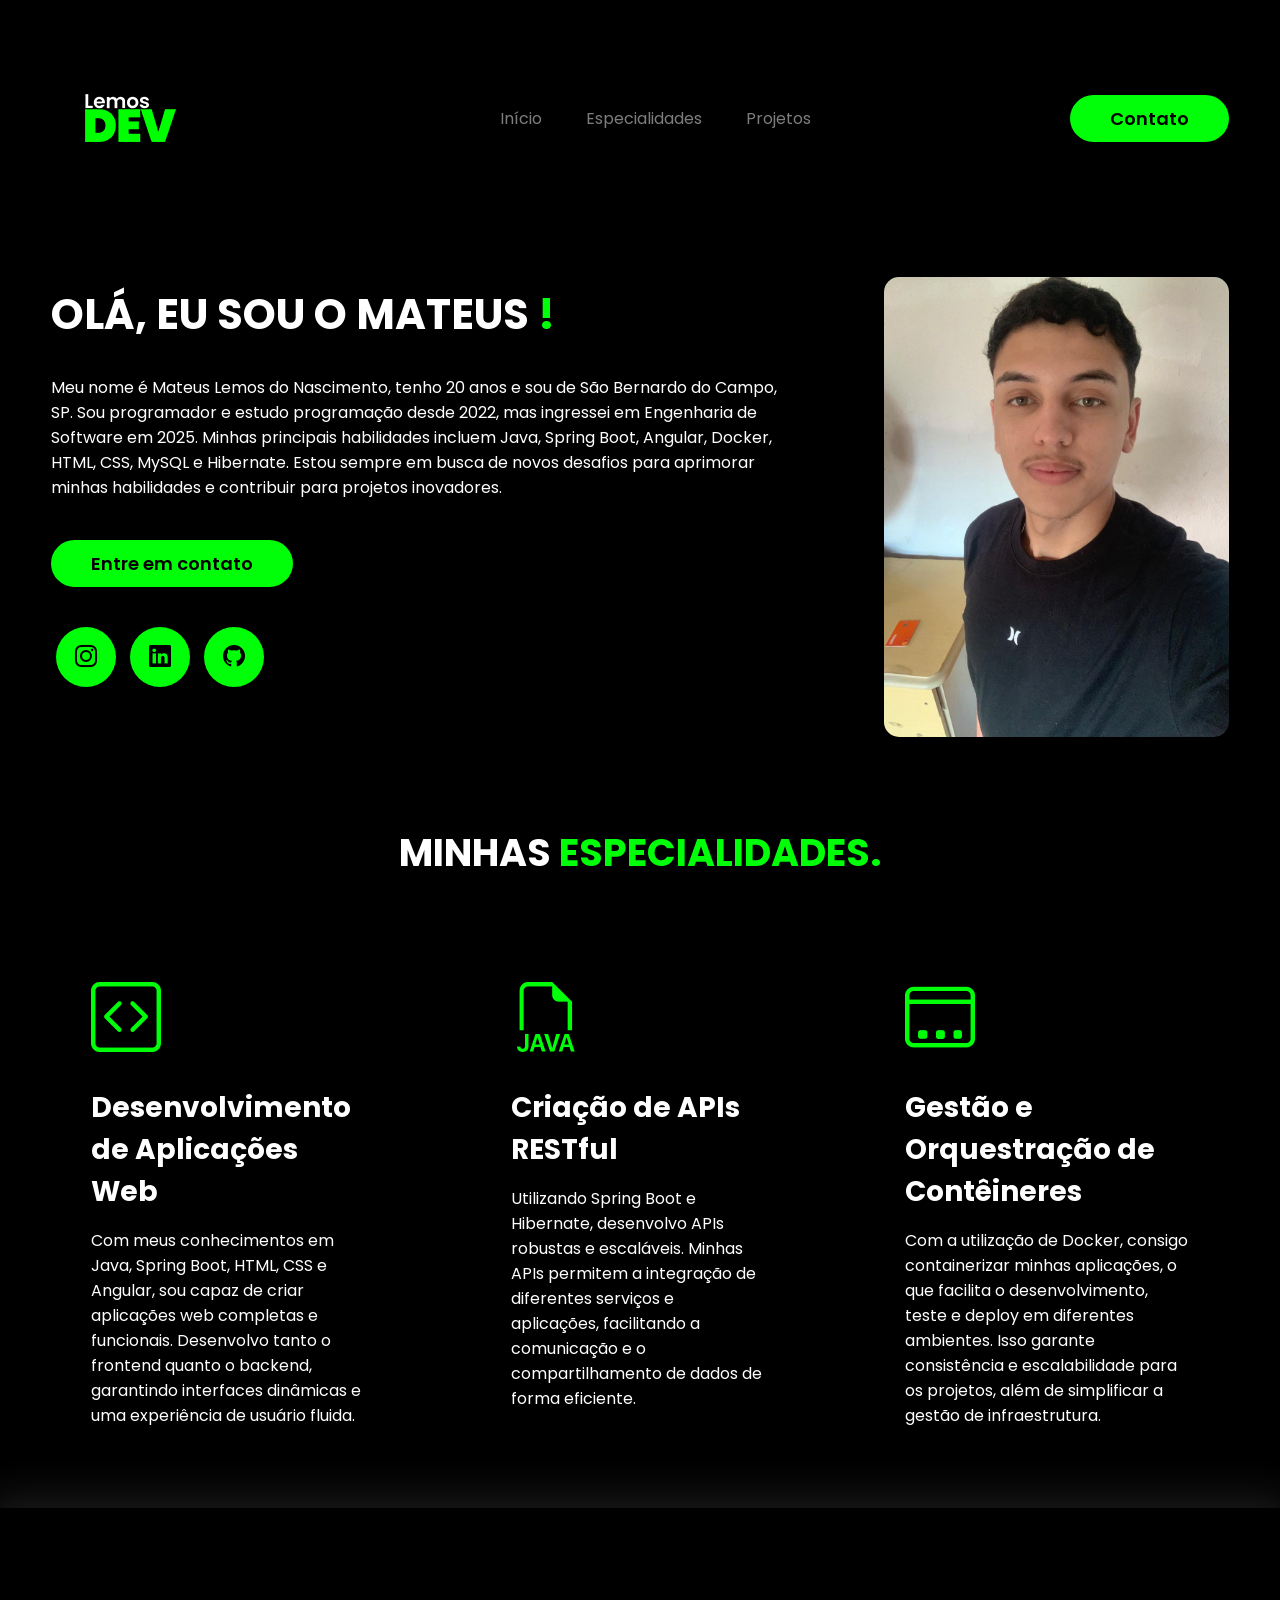
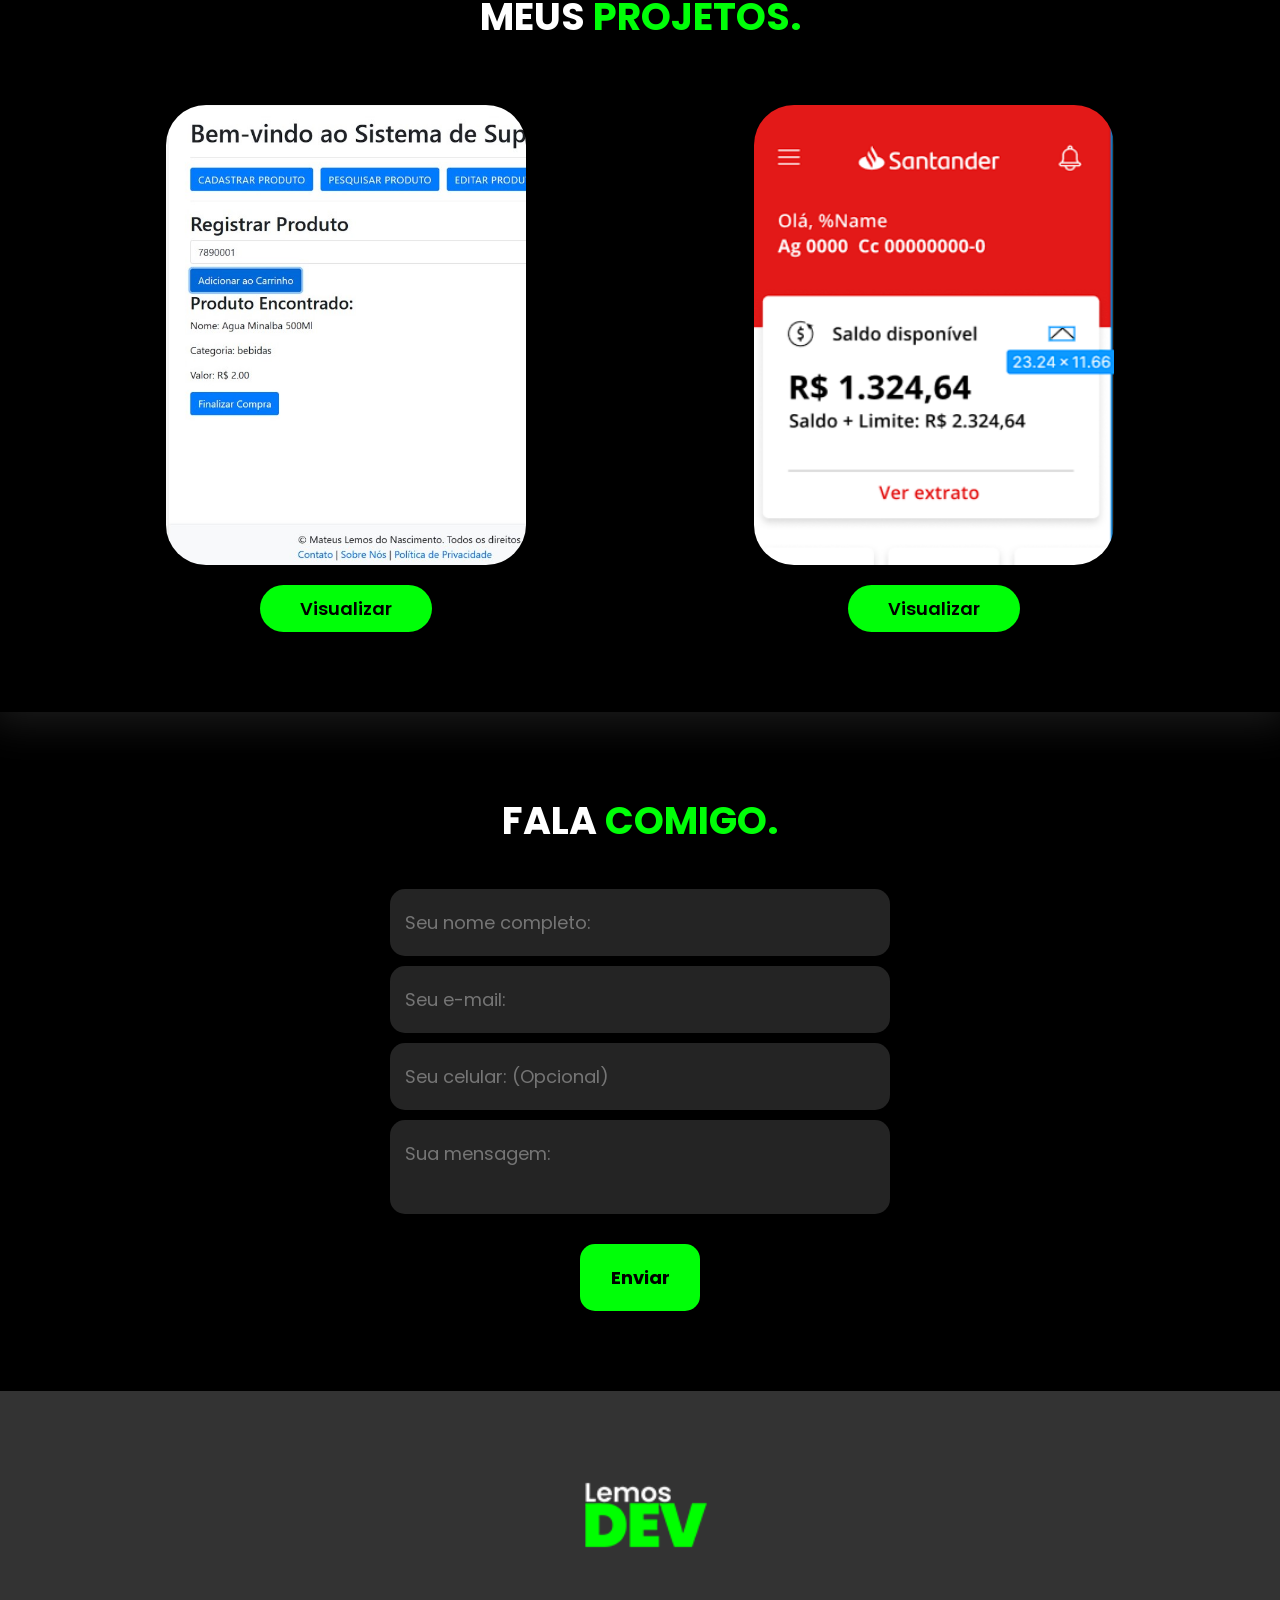
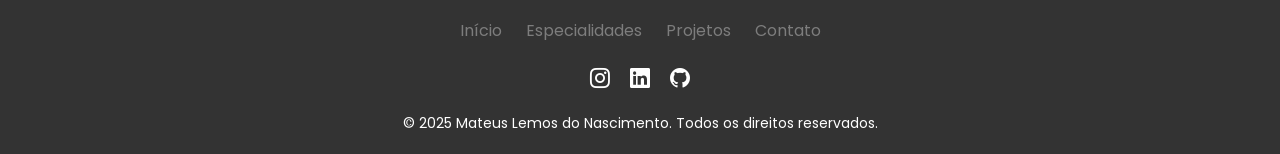
==== commit ec1d76c8: "Atualizações" ====
--- a/index.html
+++ b/index.html
@@ -17,21 +17,20 @@
     <header>
         <div class="interface">
             <div class="logo">
-                <a href="#">
+                <a href="index.html">
                     <img src="images/logo.png" alt="Logo">
                 </a>
             </div><!-- logo -->
 
             <nav class="menu-desktop">
                 <ul>
-                    <li><a href="#">Início</a></li>
-                    <li><a href="#">Especialidades</a></li>
-                    <li><a href="#">Sobre</a></li>
-                    <li><a href="#">Projetos</a></li>
+                    <li><a href="#topo-de-site">Início</a></li>
+                    <li><a href="#especialidades">Especialidades</a></li>
+                    <li><a href="#projetos">Projetos</a></li>
                 </ul>
             </nav>
             <div class="btn-contato">
-                <a href="#">
+                <a href="#formulario">
                     <button>Contato</button>
                 </a>
             </div><!-- btn-contato -->
@@ -49,7 +48,6 @@
                     <ul>
                         <li><a href="#">Início</a></li>
                         <li><a href="#">Especialidades</a></li>
-                        <li><a href="#">Sobre</a></li>
                         <li><a href="#">Projetos</a></li>
                         <li><a href="#">Contato</a></li>
                     </ul>
@@ -60,24 +58,25 @@
     </header>
 
     <main>
-        <section class="topo-de-site">
+        <section class="topo-de-site" id="topo-de-site">
             <div class="interface">
                 <div class="flex">
                     <div class="txt-topo-site">
                         <h1>OLÁ, EU SOU O MATEUS <span>!</span></h1>
-                        <p>Meu nome é Mateus Lemos do Nascimento, tenho 20 anos e sou de São Bernardo do Campo, SP. Sou programador e estudo programação desde 2022. Minhas principais habilidades incluem Java, Spring Boot, Angular, Docker, HTML, CSS, MySQL e Hibernate. Estou sempre em busca de novos desafios para aprimorar minhas habilidades e contribuir para projetos inovadores.</p>
+                        <p>Meu nome é Mateus Lemos do Nascimento, tenho 20 anos e sou de São Bernardo do Campo, SP. Sou programador e estudo programação desde 2022, mas ingressei em Engenharia de Software em 2025. Minhas principais habilidades incluem Java, Spring Boot, Angular, Docker, HTML, CSS, MySQL e Hibernate. Estou sempre em busca de novos desafios para aprimorar minhas habilidades e contribuir para projetos inovadores.</p>
                         
                         <div class="btn-contato">
-                            <a href="#">
+                            <a href="#formulario">
                                 <button>Entre em contato</button>
                             </a> 
                         </div><!-- btn-contato -->
-
+                    <div class="container">   
                         <div class="btn-social">
-                            <a href="#"><button><i class="bi bi-instagram"></i></button></a>
-                            <a href="#"><button><i class="bi bi-linkedin"></i></button></a>
-                            <a href="#"><button><i class="bi bi-github"></i></button></a>
+                            <a href="https://www.instagram.com/_lemoszx"><button><i class="bi bi-instagram"></i></button></a>
+                            <a href="https://www.linkedin.com/in/mateus-lemos-do-nascimento-a7b616221" target="_blank" title="LinkedIn"><button><i class="bi bi-linkedin"></i></button></a>
+                            <a href="https://github.com/lemosdevv"><button><i class="bi bi-github"></i></button></a>
                         </div>
+                    </div> 
                         
                     </div><!-- txt-topo-site -->
 
@@ -88,7 +87,7 @@
             </div><!-- interface -->
         </section><!-- topo-de-site -->
 
-        <section class="especialidades">
+        <section class="especialidades" id="especialidades">
             <div class="interface">
                 <h2 class="titulo">MINHAS <span>ESPECIALIDADES.</span></h2>
                 <div class="flex">
@@ -113,21 +112,31 @@
             </div><!-- interface -->
         </section><!-- especialidades -->
 
-        <section class="projetos">
+        <section class="projetos" id="projetos">
             <div class="interface">
                 <h2 class="titulo">MEUS <span>PROJETOS.</span></h2>
                 <div class="flex">
                     <div class="img-projeto" style="background-image: url(images/WhatsApp\ Image\ 2025-02-25\ at\ 00.32.25.jpeg);">
                         <div class="overlay">Aplicação web para gerenciar produtos e transações de um supermercado.</div>
                     </div>
+
                     <div class="img-projeto" style="background-image: url(images/Capturar.PNG);">
                         <div class="overlay">Java RESTful API criada para a Santander</div>
                     </div>
                 </div><!-- flex -->
+              
+                <div class="btn-visualizar">
+                    <a href="projeto1.html">
+                        <button class="visualizar-btn">Visualizar</button>
+                    </a>
+                    <a href="projeto2.html">
+                        <button class="visualizar-btn">Visualizar</button>
+                    </a>
+                </div><!-- btn-visualizar -->
             </div><!-- interface -->
         </section><!-- projetos -->
 
-        <section class="formulario">
+        <section class="formulario" id="formulario">
             <div class="interface">
                 <h2 class="titulo">FALA <span>COMIGO.</span></h2>
 
@@ -140,19 +149,6 @@
                 </form>
             </div><!--interface-->
         </section><!--formulario-->
-
-
-        <!-- Adicionando o Jogo do Mario -->
-        <section id="jogo-do-mario">
-            <div class="interface">
-                <h2 class="titulo">Jogo do <span>Mario.</span></h2>
-                <div class="game-container">
-                    <div class="mario"></div>
-                    <div class="obstacle"></div>
-                </div>
-            </div><!-- interface -->
-        </section><!-- jogo-do-mario -->
-
         <footer>
             <div class="interface">
                 <div class="footer-content">
@@ -161,17 +157,16 @@
                     </div>
                     <div class="footer-menu">
                         <ul>
-                            <li><a href="#">Início</a></li>
-                            <li><a href="#">Especialidades</a></li>
-                            <li><a href="#">Sobre</a></li>
-                            <li><a href="#">Projetos</a></li>
-                            <li><a href="#">Contato</a></li>
+                            <li><a href="#topo-de-site">Início</a></li>
+                            <li><a href="#especialidades">Especialidades</a></li>
+                            <li><a href="#projetos">Projetos</a></li>
+                            <li><a href="#formulario">Contato</a></li>
                         </ul>
                     </div>
                     <div class="footer-social">
-                        <a href="#"><i class="bi bi-instagram"></i></a>
-                        <a href="#"><i class="bi bi-linkedin"></i></a>
-                        <a href="#"><i class="bi bi-github"></i></a>
+                        <a href="https://www.instagram.com/_lemoszx"><i class="bi bi-instagram"></i></a>
+                        <a href="https://www.linkedin.com/in/mateus-lemos-do-nascimento-a7b616221" target="_blank" title="LinkedIn"><i class="bi bi-linkedin"></i></a>
+                        <a href="https://github.com/lemosdevv"><i class="bi bi-github"></i></a>
                     </div>
                 </div>
                 <div class="footer-bottom">
--- a/style.css
+++ b/style.css
@@ -1,3 +1,4 @@
+
 /* Estilo Geral */
 * {
   margin: 0;
@@ -47,7 +48,36 @@
   color: #00ff08;
 }
 
+.btn-abrir-menu{
+  display: none;
+}
+
 /* Estilo do cabeçalho */
+.btn-contato {
+  opacity: 0;
+  transform: translateY(50px);
+  animation: fadeInUp 5s forwards;
+}
+
+.logo {
+  opacity: 0;
+  transform: translateY(50px);
+  animation: fadeInUp 5s forwards;
+}
+
+.menu-desktop {
+  opacity: 0;
+  transform: translateY(50px);
+  animation: fadeInUp 5s forwards;
+}
+
+
+@keyframes fadeInUp {
+  to {
+      opacity: 1;
+      transform: translateY(0);
+  }
+}
 
 header {
   padding: 40px 4%;
@@ -145,6 +175,19 @@
 }
 
 /* Estilo do Topo */
+.topo-de-site {
+  opacity: 0;
+  transform: translateY(50px);
+  animation: fadeInUp 5s forwards;
+}
+
+@keyframes fadeInUp {
+  to {
+      opacity: 1;
+      transform: translateY(0);
+  }
+}
+
 section.topo-de-site {
   padding: 40px 4%;
 }
@@ -202,7 +245,21 @@
   transition: 0.2s;
 }
 
+
+
 /* Estilo das Especialidades*/
+.especialidades {
+  opacity: 0;
+  transform: translateX(-100px);
+  transition: opacity 5s, transform 5s;
+}
+
+.especialidades.animate {
+  opacity: 1;
+  transform: translateX(0);
+}
+
+
 
 section.especialidades {
   padding: 40px 4%;
@@ -235,6 +292,17 @@
 }
 
 /* Estilo dos projetos*/
+.projetos {
+  opacity: 0;
+  transform: translateX(50px); 
+  transition: opacity 8s, transform 8s; 
+}
+
+.projetos.animate {
+  opacity: 1;
+  transform: translateX(0); 
+}
+
 section.projetos {
   padding: 80px 4%;
   box-shadow: 0 0 40px 10px #ffffff1d;
@@ -282,7 +350,48 @@
   opacity: 1;
 }
 
+.btn-visualizar {
+  display: flex;
+  justify-content: space-around;
+  text-align: center; 
+  margin-top: 20px; 
+
+}
+
+.btn-visualizar a {
+  text-decoration: none; 
+  margin: 0 10px; 
+}
+
+.visualizar-btn {
+  padding: 10px 40px;
+  font-size: 18px;
+  font-weight: 600; 
+  background-color: #00ff08; 
+  border: 0; 
+  border-radius: 30px; 
+  cursor: pointer;
+  transition: .2s; 
+}
+
+
+.btn-visualizar button:hover{
+  box-shadow: 0px 0px 8px #00ff0868;
+  transform: scale(1.05);
+  transition: 2s;
+}
+
 /* Estilo dos formularios*/
+.formulario {
+  opacity: 0;
+  transform: translateY(-50px); 
+  transition: opacity 5s, transform 5s; 
+}
+
+.formulario.animate {
+  opacity: 1;
+  transform: translateY(0);
+}
 section.formulario {
   padding: 80px 4%;
 }
@@ -328,69 +437,7 @@
   transition: 0.2s;
 }
 
-#jogo-do-mario {
-  text-align: center;
-  margin-top: 50px;
-}
-
-#jogo-do-mario .titulo {
-  font-size: 2em;
-  margin-bottom: 20px;
-}
-
-.game-container {
-  position: relative;
-  width: 800px;
-  height: 200px;
-  background-color: #ffd700;
-  overflow: hidden;
-  margin: 50px auto; /* Centralizar o jogo */
-}
-
-.mario {
-  position: absolute;
-  bottom: 0;
-  width: 50px;
-  height: 50px;
-  background-image: url("images/mario.gif"); /* URL da imagem do Mario */
-  background-size: cover;
-}
-
-.obstacle {
-  position: absolute;
-  bottom: 0;
-  left: 800px;
-  width: 50px;
-  height: 50px;
-  background-image: url(images/pipe.png);
-  animation: moveObstacle 2s infinite linear;
-}
-
-@keyframes moveObstacle {
-  0% {
-    left: 800px;
-  }
-  100% {
-    left: -50px;
-  }
-}
-
-.mario.jump {
-  animation: jump 0.5s linear;
-}
-
-@keyframes jump {
-  0% {
-    bottom: 0;
-  }
-  50% {
-    bottom: 100px;
-  }
-  100% {
-    bottom: 0;
-  }
-}
-
+/* Rodapé */
 footer {
   background-color: #333;
   color: #fff;
@@ -420,21 +467,44 @@
 }
 
 .footer-menu ul li a {
-  color: #fff;
+  color: #7d7d7d;
   text-decoration: none;
-  font-weight: 500;
+  display: inline-block;
+  transition: 0.2s;
+}
+
+.footer-menu ul li a:hover{
+  color: #fff;
+  transform: scale(1.05);
+}
+
+.footer-social {
+  display: flex;
+  justify-content: center; 
+  margin-top: 20px;
 }
 
 .footer-social a {
   color: #fff;
   margin: 0 10px;
   font-size: 20px;
+  cursor: pointer;
+  transition: 0.2s;
+}
+
+.footer-social a:hover {
+  transform: scale(1.2)
 }
 
 .footer-bottom {
   margin-top: 20px;
   font-size: 14px;
 }
+
+
+
+
+/* Mobile */
 
 @media screen and (max-width: 1020px) {
   .menu-desktop,
@@ -491,5 +561,63 @@
     gap: 60px;
   }
 
-
-}
+  .btn-abrir-menu{
+    display: block;
+}
+}
+
+
+
+/* Projeto 1 */
+
+.project-details {
+  display: flex;
+  justify-content: space-between;
+  margin-top: 20px;
+}
+
+.project-section {
+  color: #fff;
+  width: 45%;
+}
+
+.project-section h3 {
+  color: #fff;
+  font-size: 1.2em;
+  margin-bottom: 10px;
+}
+
+.project-section ul {
+  list-style-type: none;
+  padding: 0;
+}
+
+.project-section ul li {
+  margin-bottom: 5px;
+}
+
+.project-section ul img {
+  width: 50px;
+  height: 50px;
+  transition: transform 0.3s ease-in-out;
+  cursor: pointer;
+}
+
+.project-section ul img:hover {
+  transform: scale(1.2); 
+}
+
+
+
+.topo-de-site .txt-topo-site .btn-social-projeto1 button {
+  
+  width: 60px;
+  height: 60px;
+  border-radius: 50%;
+  border: none;
+  background-color: #00ff08;
+  font-size: 22px;
+  cursor: pointer;
+  margin: 0 5px;
+  transition: 0.2s;
+}
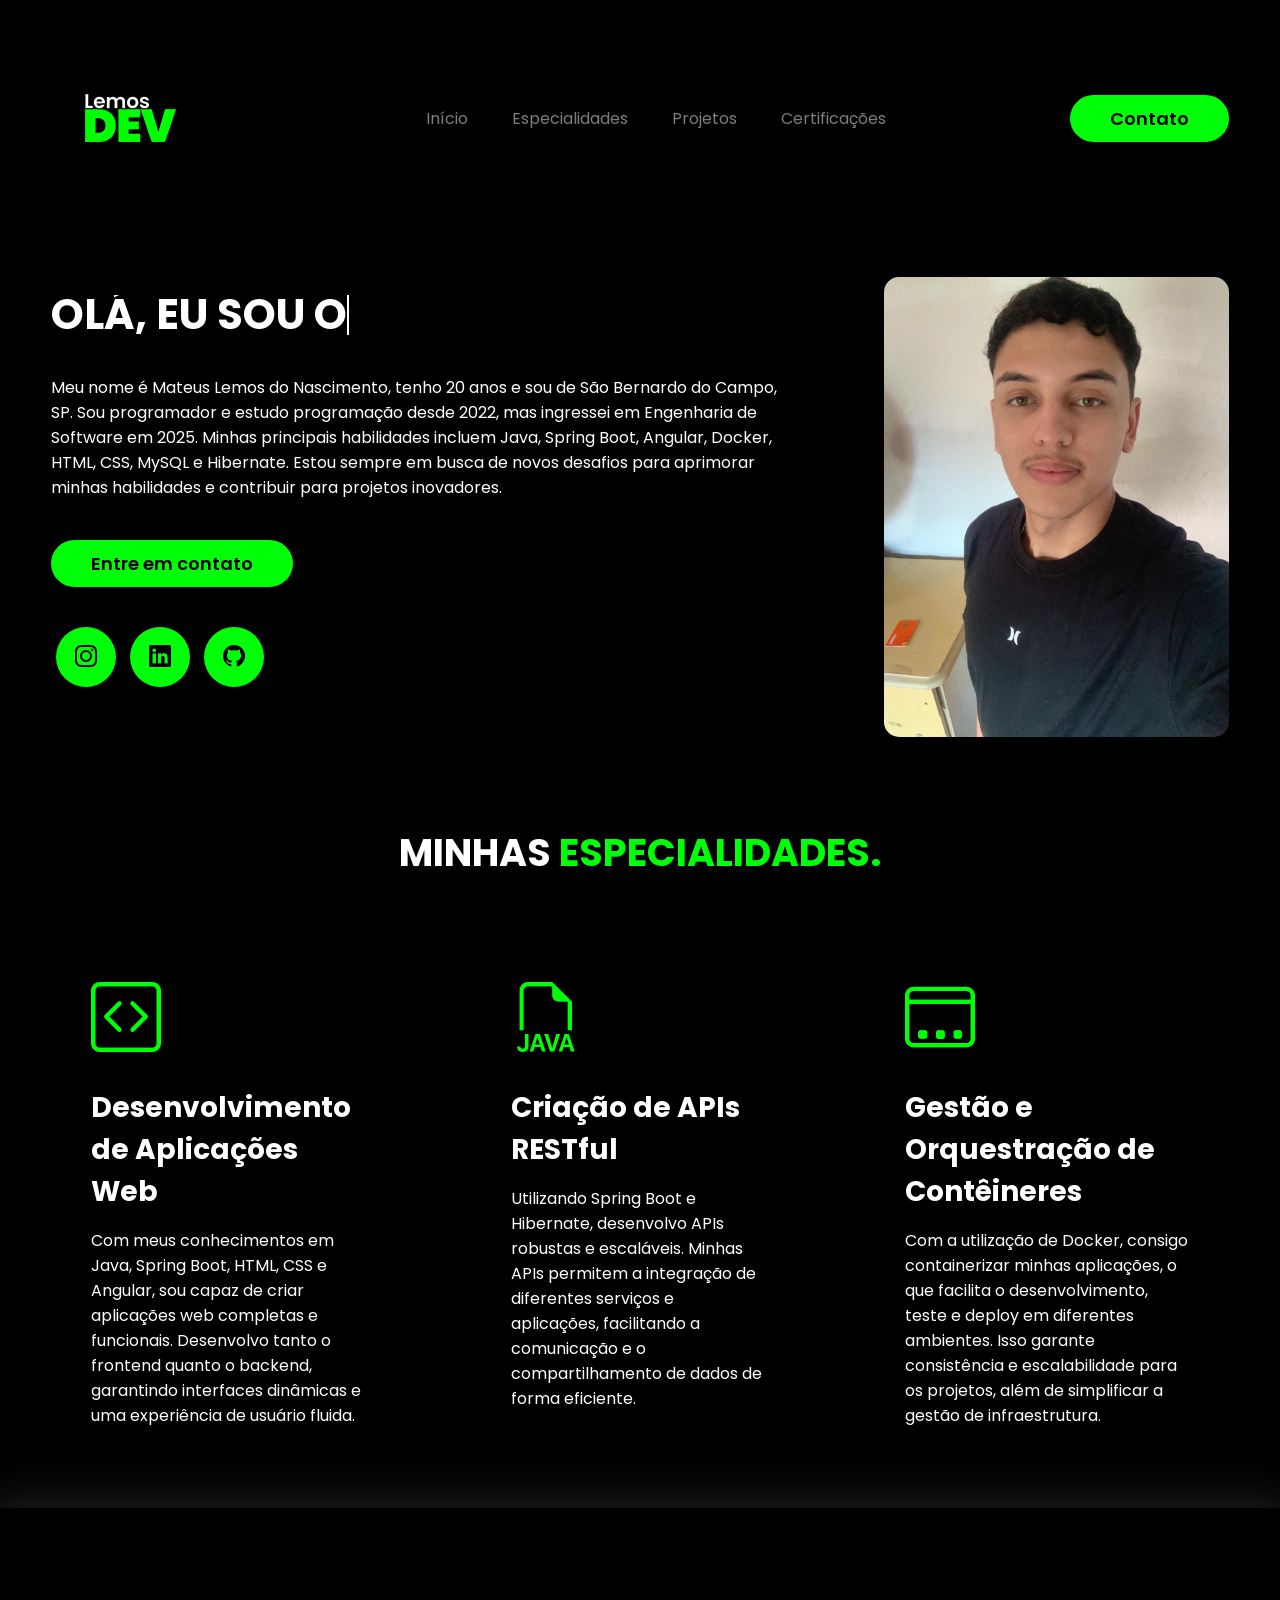
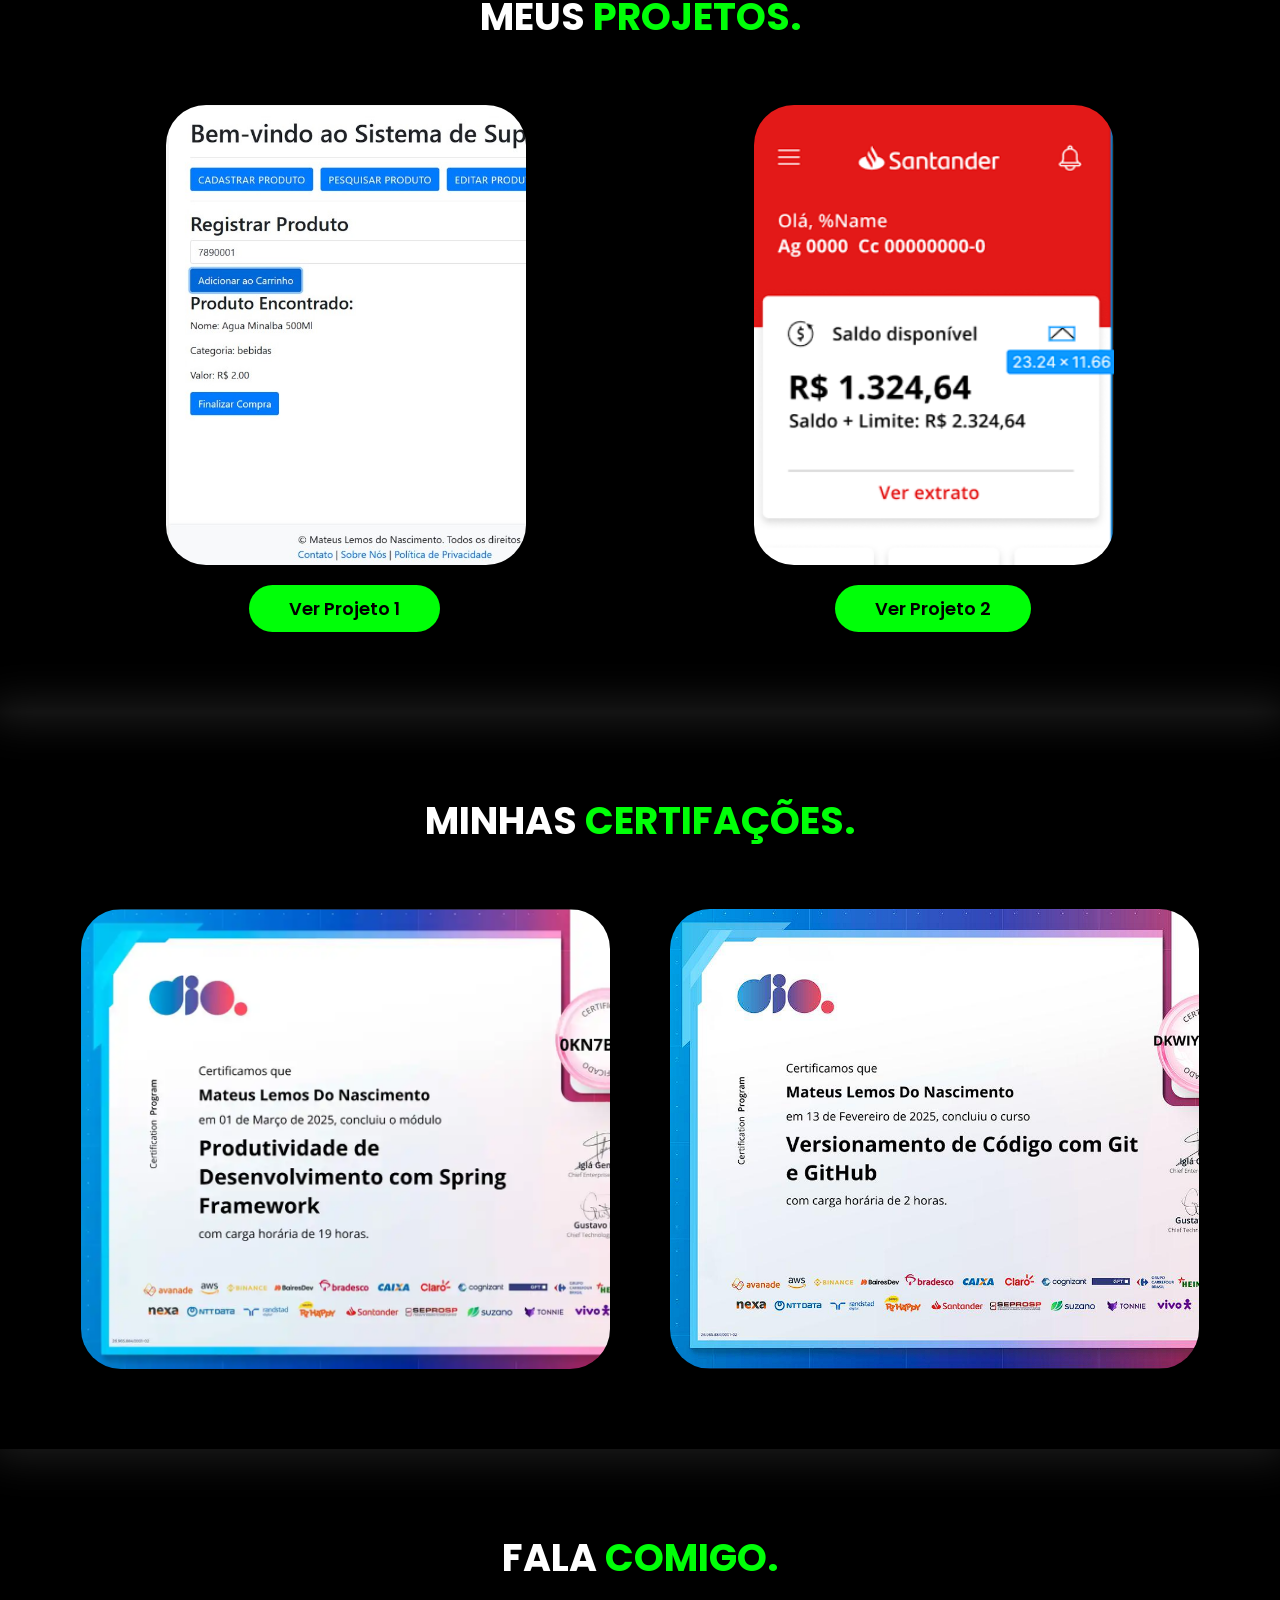
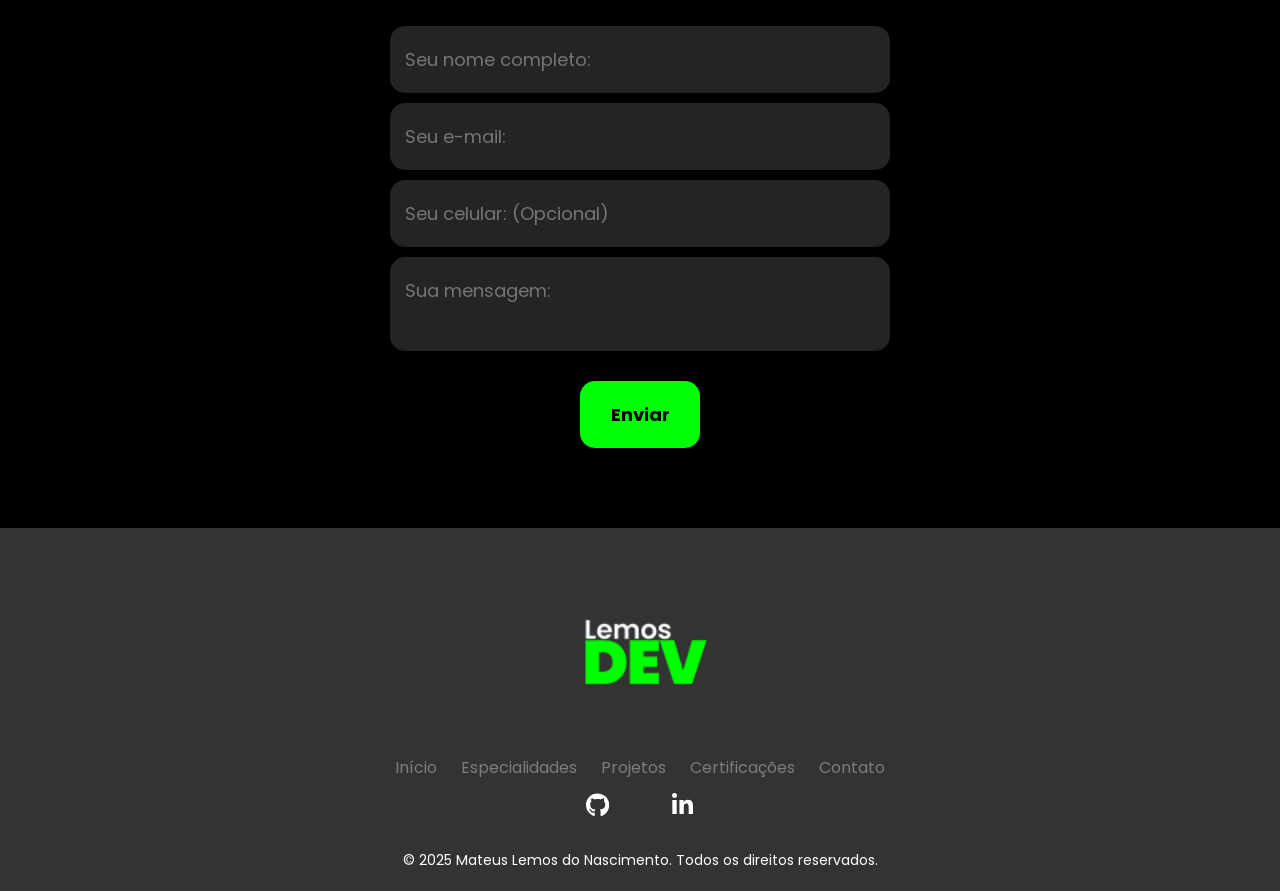
==== commit e837c71d: "modificações html e modo responsivo" ====
--- a/index.html
+++ b/index.html
@@ -8,6 +8,7 @@
     <link href="https://fonts.googleapis.com/css2?family=Poppins:ital,wght@0,100;0,200;0,300;0,400;0,500;0,600;0,700;0,800;0,900;1,100;1,200;1,300;1,400;1,500;1,600;1,700;1,800;1,900&display=swap" rel="stylesheet">
     <link rel="stylesheet" href="https://cdn.jsdelivr.net/npm/bootstrap-icons@1.11.3/font/bootstrap-icons.min.css">
     <link rel="stylesheet" href="style.css">
+    <link rel="icon" href="images/logo-ico.ico" type="">
     <script src="script.js" defer></script>
 
     <title>Meu Portifólio</title>
@@ -27,6 +28,7 @@
                     <li><a href="#topo-de-site">Início</a></li>
                     <li><a href="#especialidades">Especialidades</a></li>
                     <li><a href="#projetos">Projetos</a></li>
+                    <li><a href="#certificacoes">Certificações</a></li>
                 </ul>
             </nav>
             <div class="btn-contato">
@@ -46,10 +48,11 @@
 
                 <nav>
                     <ul>
-                        <li><a href="#">Início</a></li>
-                        <li><a href="#">Especialidades</a></li>
-                        <li><a href="#">Projetos</a></li>
-                        <li><a href="#">Contato</a></li>
+                        <li><a href="#topo-de-site">Início</a></li>
+                        <li><a href="#especialidades">Especialidades</a></li>
+                        <li><a href="#projetos">Projetos</a></li>
+                        <li><a href="#certificacoes">Certificações</a></li>
+                        <li><a href="#formulario">Contato</a></li>
                     </ul>
                 </nav>
             </div><!--menu-mobile-->
@@ -62,7 +65,7 @@
             <div class="interface">
                 <div class="flex">
                     <div class="txt-topo-site">
-                        <h1>OLÁ, EU SOU O MATEUS <span>!</span></h1>
+                        <h1 id="typing-text"></h1>
                         <p>Meu nome é Mateus Lemos do Nascimento, tenho 20 anos e sou de São Bernardo do Campo, SP. Sou programador e estudo programação desde 2022, mas ingressei em Engenharia de Software em 2025. Minhas principais habilidades incluem Java, Spring Boot, Angular, Docker, HTML, CSS, MySQL e Hibernate. Estou sempre em busca de novos desafios para aprimorar minhas habilidades e contribuir para projetos inovadores.</p>
                         
                         <div class="btn-contato">
@@ -127,14 +130,27 @@
               
                 <div class="btn-visualizar">
                     <a href="projeto1.html">
-                        <button class="visualizar-btn">Visualizar</button>
+                        <button class="visualizar-btn">Ver Projeto 1</button>
                     </a>
                     <a href="projeto2.html">
-                        <button class="visualizar-btn">Visualizar</button>
+                        <button class="visualizar-btn">Ver Projeto 2</button>
                     </a>
                 </div><!-- btn-visualizar -->
             </div><!-- interface -->
         </section><!-- projetos -->
+
+        <section class="certificacoes" id="certificacoes">
+            <div class="interface">
+                <h2 class="titulo">MINHAS <span>CERTIFAÇÕES.</span></h2>
+                <div class="flex">
+                    <div class="img-certificado" style="background-image: url(images/certificdo\ spring\ framework.PNG);">
+                    </div>
+
+                    <div class="img-certificado" style="background-image: url(images/certificado-git.PNG);">
+                    </div>
+                </div><!-- flex -->
+            </div><!-- interface -->
+        </section><!--certificacoes-->
 
         <section class="formulario" id="formulario">
             <div class="interface">
@@ -160,14 +176,25 @@
                             <li><a href="#topo-de-site">Início</a></li>
                             <li><a href="#especialidades">Especialidades</a></li>
                             <li><a href="#projetos">Projetos</a></li>
+                            <li><a href="#certificacoes">Certificações</a></li>
                             <li><a href="#formulario">Contato</a></li>
                         </ul>
                     </div>
-                    <div class="footer-social">
-                        <a href="https://www.instagram.com/_lemoszx"><i class="bi bi-instagram"></i></a>
-                        <a href="https://www.linkedin.com/in/mateus-lemos-do-nascimento-a7b616221" target="_blank" title="LinkedIn"><i class="bi bi-linkedin"></i></a>
-                        <a href="https://github.com/lemosdevv"><i class="bi bi-github"></i></a>
-                    </div>
+                    
+                <div class="card">
+                    <a class="social-link1" href="https://github.com/lemosdevv" target="_blank">
+                        <svg xmlns="http://www.w3.org/2000/svg" fill="#fff" height="1em" viewBox="0 0 496 512">
+                          <path d="M165.9 397.4c0 2-2.3 3.6-5.2 3.6-3.3.3-5.6-1.3-5.6-3.6 0-2 2.3-3.6 5.2-3.6 3-.3 5.6 1.3 5.6 3.6zm-31.1-4.5c-.7 2 1.3 4.3 4.3 4.9 2.6 1 5.6 0 6.2-2s-1.3-4.3-4.3-5.2c-2.6-.7-5.5.3-6.2 2.3zm44.2-1.7c-2.9.7-4.9 2.6-4.6 4.9.3 2 2.9 3.3 5.9 2.6 2.9-.7 4.9-2.6 4.6-4.6-.3-1.9-3-3.2-5.9-2.9zM244.8 8C106.1 8 0 113.3 0 252c0 110.9 69.8 205.8 169.5 239.2 12.8 2.3 17.3-5.6 17.3-12.1 0-6.2-.3-40.4-.3-61.4 0 0-70 15-84.7-29.8 0 0-11.4-29.1-27.8-36.6 0 0-22.9-15.7 1.6-15.4 0 0 24.9 2 38.6 25.8 21.9 38.6 58.6 27.5 72.9 20.9 2.3-16 8.8-27.1 16-33.7-55.9-6.2-112.3-14.3-112.3-110.5 0-27.5 7.6-41.3 23.6-58.9-2.6-6.5-11.1-33.3 2.6-67.9 20.9-6.5 69 27 69 27 20-5.6 41.5-8.5 62.8-8.5s42.8 2.9 62.8 8.5c0 0 48.1-33.6 69-27 13.7 34.7 5.2 61.4 2.6 67.9 16 17.7 25.8 31.5 25.8 58.9 0 96.5-58.9 104.2-114.8 110.5 9.2 7.9 17 22.9 17 46.4 0 33.7-.3 75.4-.3 83.6 0 6.5 4.6 14.4 17.3 12.1C428.2 457.8 496 362.9 496 252 496 113.3 383.5 8 244.8 8z"/>
+                        </svg>
+                      </a>
+                      
+                      <a class="social-link2" href="https://www.linkedin.com/in/mateus-lemos-do-nascimento-a7b616221/" target="_blank">
+                        <svg xmlns="http://www.w3.org/2000/svg" height="1em" viewBox="0 0 448 512" fill="#fff">
+                          <path d="M100.28 448H7.4V148.9h92.88zM53.79 108.1C24.09 108.1 0 83.5 0 53.8a53.79 53.79 0 0 1 107.58 0c0 29.7-24.1 54.3-53.79 54.3zM447.9 448h-92.68V302.4c0-34.7-.7-79.2-48.29-79.2-48.29 0-55.69 37.7-55.69 76.7V448h-92.78V148.9h89.08v40.8h1.3c12.4-23.5 42.69-48.3 87.88-48.3 94 0 111.28 61.9 111.28 142.3V448z"/>
+                        </svg>
+                      </a>
+                      
+                    </div>             
                 </div>
                 <div class="footer-bottom">
                     <p>&copy; 2025 Mateus Lemos do Nascimento. Todos os direitos reservados.</p>
--- a/style.css
+++ b/style.css
@@ -6,6 +6,7 @@
   box-sizing: border-box;
   font-family: "Poppins", sans-serif;
 }
+
 
 body {
   background-color: #000;
@@ -109,6 +110,16 @@
   display: inline-block;
   margin-left: 40px;
 }
+
+.logo img{
+  cursor: pointer;
+}
+
+.logo img:hover {
+  transform: scale(1.05);
+  transition: 2s;
+}
+
 
 /* Estilo do Menu-Mobile */
 .btn-abrir-menu i{
@@ -202,6 +213,17 @@
   color: #fff;
   font-size: 42px;
   line-height: 40px;
+  white-space: nowrap; 
+  overflow: hidden; 
+  border-right: 2px solid;
+  width: fit-content; 
+  animation: blink 0.7s step-end infinite;
+}
+
+@keyframes blink {
+  50% {
+      border-color: transparent;
+  }
 }
 
 .topo-de-site .txt-topo-site h1 span {
@@ -381,6 +403,51 @@
   transition: 2s;
 }
 
+/* Estilo das certificações */
+
+.certificacoes {
+  opacity: 0;
+  transform: translateX(50px); 
+  transition: opacity 8s, transform 8s; 
+}
+
+.certificacoes.animate {
+  opacity: 1;
+  transform: translateX(0); 
+}
+
+section.certificacoes {
+  padding: 80px 4%;
+  box-shadow: 0 0 40px 10px #ffffff1d;
+}
+
+section.certificacoes .flex {
+  justify-content: space-around;
+  margin-top: 60px;
+}
+.img-certificado-wrapper {
+  margin: 20px; /* Adiciona espaçamento ao redor do contêiner da imagem */
+  display: inline-block; /* Mantém as imagens lado a lado */
+}
+.img-certificado {
+  width: 650px;
+  height: 460px;
+  background-size: cover;
+  background-position: 100 0;
+  transition: 8s;
+  cursor: pointer;
+  border-radius: 40px;
+  margin: auto 30px;
+}
+
+.img-certificado:hover {
+  transform: scale(1.20);
+  transition: 2s;
+  z-index: 99999;
+}
+
+
+
 /* Estilo dos formularios*/
 .formulario {
   opacity: 0;
@@ -478,22 +545,66 @@
   transform: scale(1.05);
 }
 
-.footer-social {
+.card {
+  display: flex;
+  height: 30px;
+  width: 270px;
+}
+
+.card {
   display: flex;
   justify-content: center; 
-  margin-top: 20px;
-}
-
-.footer-social a {
-  color: #fff;
-  margin: 0 10px;
-  font-size: 20px;
-  cursor: pointer;
-  transition: 0.2s;
-}
-
-.footer-social a:hover {
-  transform: scale(1.2)
+  align-items: center; 
+  height: 50px;
+  width: 300px;
+  gap: 10px; 
+}
+
+
+.card .social-link1,.card .social-link2 {
+  position: relative;
+  display: flex;
+  align-items: center;
+  justify-content: center;
+  width: 25%;
+  color: whitesmoke;
+  font-size: 24px;
+  text-decoration: none;
+  transition: 0.25s;
+  border-radius: 50px;
+}
+
+.card svg {
+  transform: scale(1);
+}
+
+.card .social-link1:hover {
+  background-color: #1a1e22;
+  animation: bounce_613 0.4s linear;
+}
+
+.card .social-link2:hover {
+  background-color: #0a66c2;
+  animation: bounce_613 0.4s linear;
+}
+
+
+@keyframes bounce_613 {
+  40% {
+    transform: scale(1.4);
+  }
+
+  60% {
+    transform: scale(0.8);
+  }
+
+  80% {
+    transform: scale(1.2);
+  }
+
+  100% {
+    transform: scale(1);
+  }
 }
 
 .footer-bottom {
@@ -562,9 +673,34 @@
   }
 
   .btn-abrir-menu{
-    display: block;
-}
-}
+    display: block; 
+  }
+
+  /* Certificações */
+
+  .img-certificado {
+    width: 100%;
+    max-width: 600px;
+    margin: 0 auto;
+    background-size: contain;
+    background-position: center;
+    background-repeat: no-repeat;
+    border-radius: 30px;
+}
+
+section.certificacoes .flex{
+  padding: 40px 4%;
+  gap: 60px;
+}
+
+.img-certificado:hover {
+  transform: none;
+  transition: 2s;
+  z-index: 99999;
+}
+
+}
+
 
 
 
@@ -620,4 +756,22 @@
   cursor: pointer;
   margin: 0 5px;
   transition: 0.2s;
-}+}
+
+.topo-de-site .img-topo-site-projeto2 img {
+  height: 600px;
+  width: 360px;
+  border-radius: 15px;
+  position: relative;
+  animation: flutuar 2s ease-in-out infinite alternate;
+}
+
+@keyframes flutuar {
+  0% {
+    top: 0;
+  }
+
+  100% {
+    top: 30px;
+  }
+}
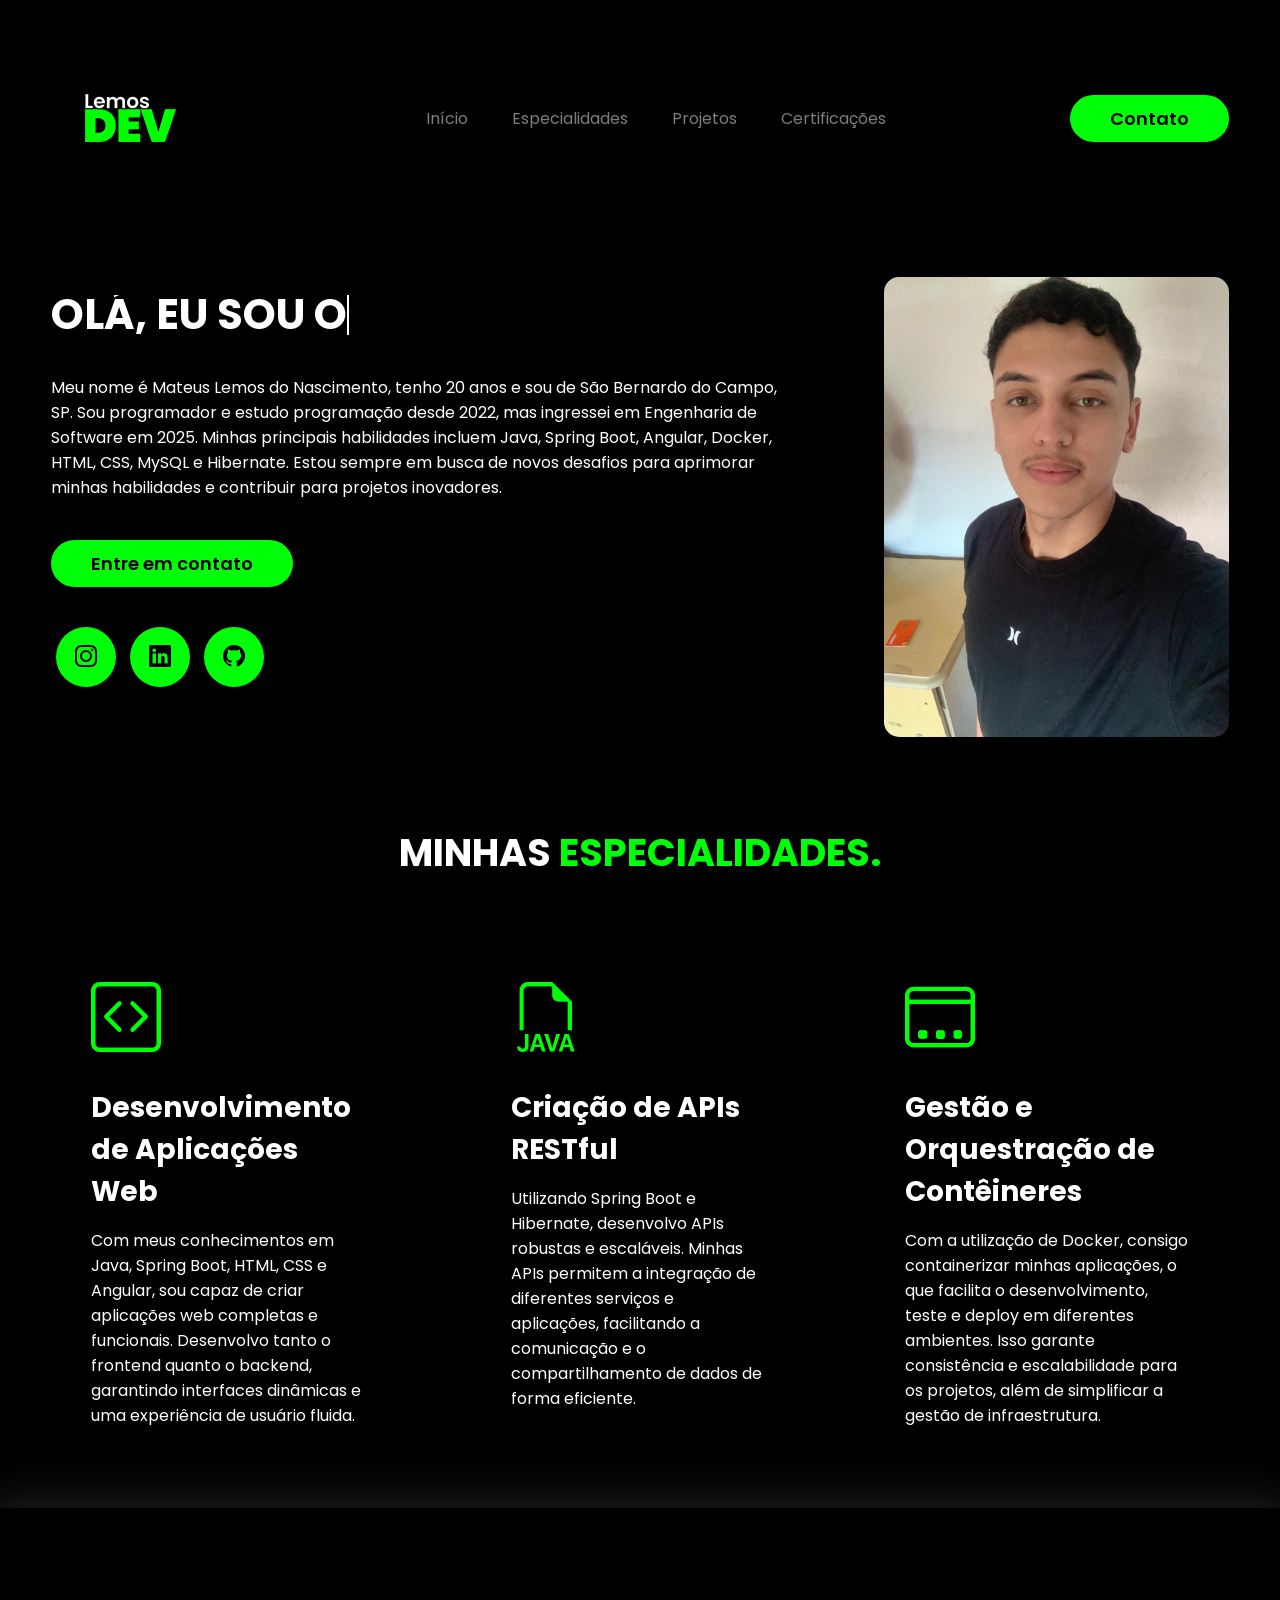
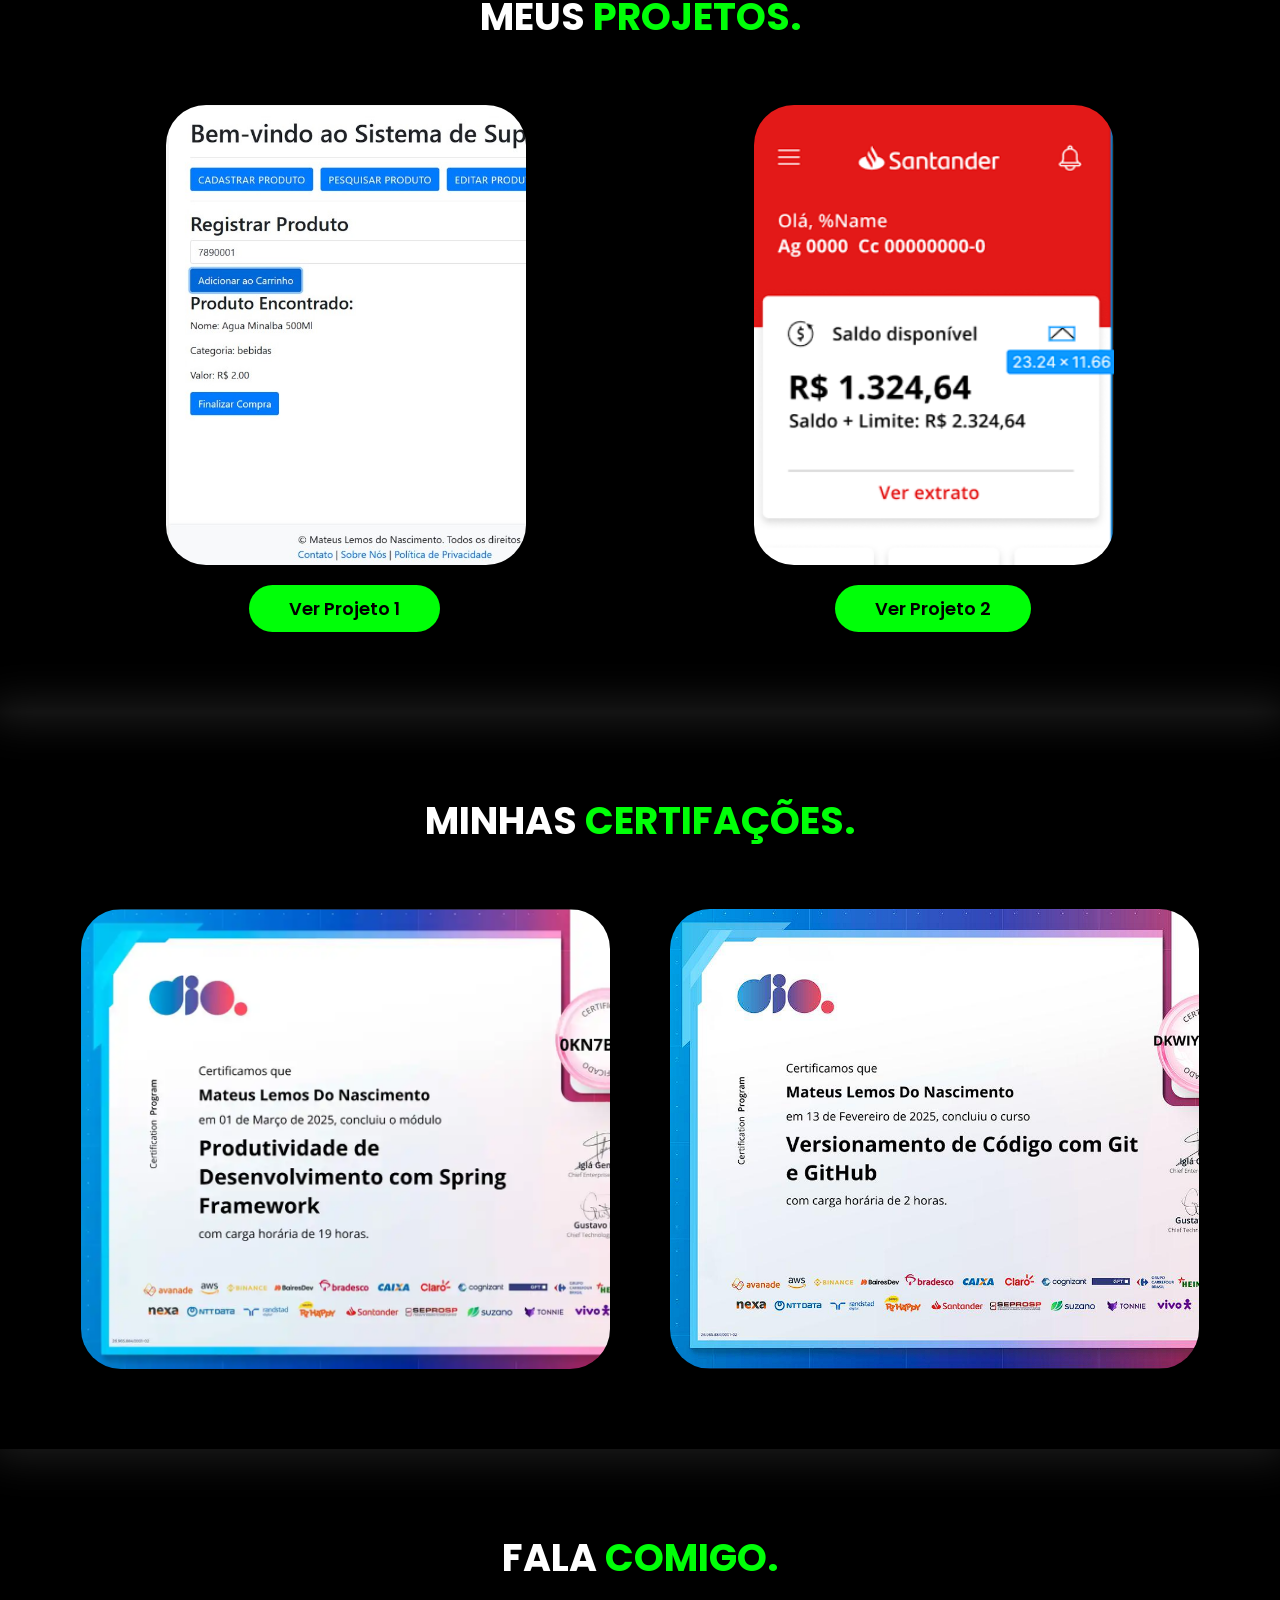
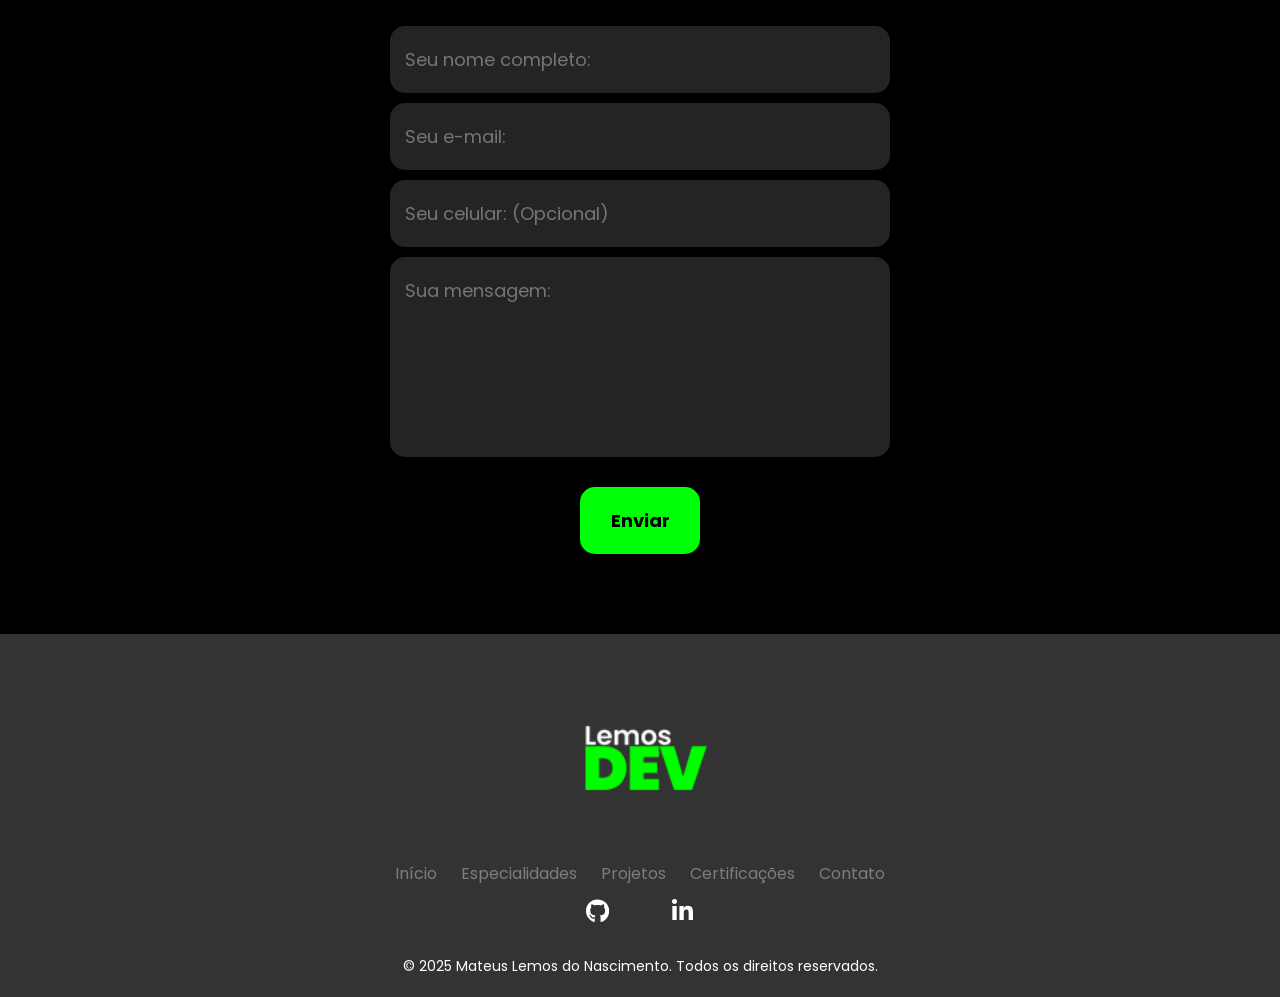
==== commit fcd4a8e8: "Arrumando erros" ====
--- a/index.html
+++ b/index.html
@@ -10,6 +10,12 @@
     <link rel="stylesheet" href="style.css">
     <link rel="icon" href="images/logo-ico.ico" type="">
     <script src="script.js" defer></script>
+    <script type="text/javascript" src="https://cdn.emailjs.com/dist/email.min.js"></script>
+    <script type="text/javascript">
+    (function(){
+        emailjs.init("service_zd4euey");
+    })();
+    </script>
 
     <title>Meu Portifólio</title>
 </head>
@@ -155,16 +161,16 @@
         <section class="formulario" id="formulario">
             <div class="interface">
                 <h2 class="titulo">FALA <span>COMIGO.</span></h2>
-
-                <form action="">
-                    <input type="text" name="" id="" placeholder="Seu nome completo:" required>
-                    <input type="text" name="" id="" placeholder="Seu e-mail:" required>
-                    <input type="text" name="" id="" placeholder="Seu celular: (Opcional)">
-                    <textarea name="" id="" cols="" placeholder="Sua mensagem:" required></textarea>
+        
+                <form id="contact-form" onsubmit="sendEmail(event)">
+                    <input type="text" name="nome" id="nome" placeholder="Seu nome completo:" required>
+                    <input type="email" name="email" id="email" placeholder="Seu e-mail:" required>
+                    <input type="text" name="celular" id="celular" placeholder="Seu celular: (Opcional)">
+                    <textarea name="mensagem" id="mensagem" cols="30" rows="10" placeholder="Sua mensagem:" required></textarea>
                     <div class="btn-enviar"><input type="submit" value="Enviar"></div>
                 </form>
             </div><!--interface-->
-        </section><!--formulario-->
+        </section>
         <footer>
             <div class="interface">
                 <div class="footer-content">
